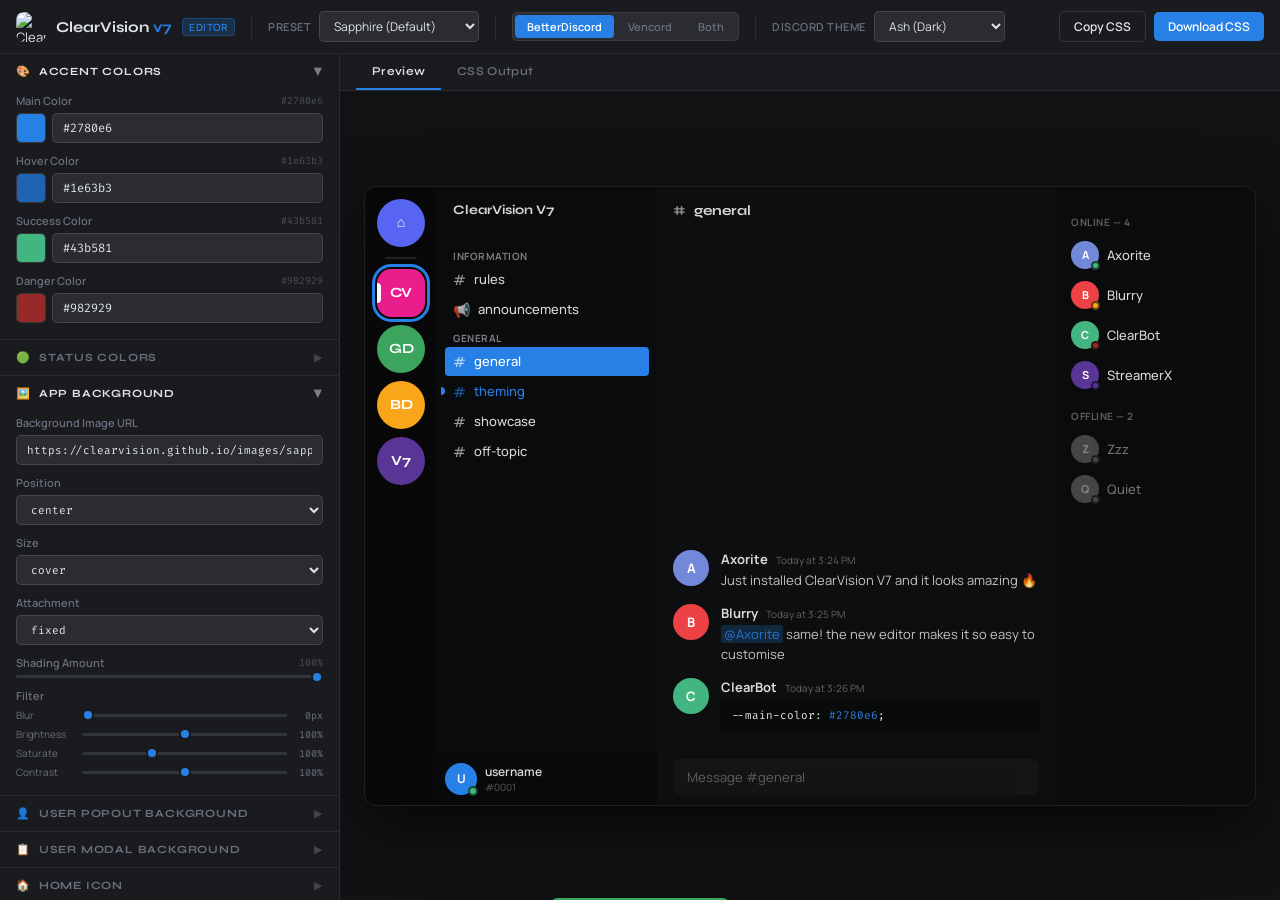
==== cv7-editor.html @ 7621e78b "Add files via upload" ====
<!DOCTYPE html>
<html lang="en">
<head>
<meta charset="UTF-8">
<meta name="viewport" content="width=device-width, initial-scale=1">
<title>ClearVision V7 — Theme Editor</title>
<link rel="preconnect" href="https://fonts.googleapis.com">
<link href="https://fonts.googleapis.com/css2?family=Syne:wght@400;500;600;700;800&family=Fira+Code:wght@400;500&family=Manrope:wght@300;400;500;600&display=swap" rel="stylesheet">
<style>
  *, *::before, *::after { box-sizing: border-box; margin: 0; padding: 0; }

  :root {
    --ed-bg: #111214;
    --ed-surface: #1a1b1f;
    --ed-panel: #202226;
    --ed-control: #2a2c32;
    --ed-control-hover: #32353d;
    --ed-border: rgba(255,255,255,0.07);
    --ed-border-strong: rgba(255,255,255,0.12);
    --ed-text: #e1e3ea;
    --ed-muted: #6b6e7d;
    --ed-accent: #2780e6;
    --ed-accent-hover: #1e63b3;
    --ed-success: #3ba55d;
    --ed-danger: #ed4245;
    --ed-radius: 8px;
    --ed-radius-sm: 5px;
    --sidebar-w: 340px;
  }

  html, body { height: 100%; background: var(--ed-bg); color: var(--ed-text); font-family: 'Manrope', sans-serif; font-size: 13px; overflow: hidden; }

  /* ─── HEADER ─────────────────────────────────────── */
  #topbar {
    height: 54px;
    background: var(--ed-surface);
    border-bottom: 1px solid var(--ed-border);
    display: flex;
    align-items: center;
    padding: 0 16px;
    gap: 16px;
    flex-shrink: 0;
    z-index: 100;
  }
  .logo {
    display: flex;
    align-items: center;
    gap: 10px;
    flex-shrink: 0;
  }
  .logo-icon {
    width: 30px; height: 30px;
    border-radius: 8px;
    overflow: hidden;
    flex-shrink: 0;
  }
  .logo-name {
    font-family: 'Syne', sans-serif;
    font-weight: 700;
    font-size: 15px;
    color: var(--ed-text);
  }
  .logo-name span {
    color: var(--ed-accent);
  }
  .logo-badge {
    font-size: 10px;
    font-weight: 600;
    background: rgba(39, 128, 230, 0.2);
    color: var(--ed-accent);
    border: 1px solid rgba(39, 128, 230, 0.3);
    padding: 1px 6px;
    border-radius: 4px;
    letter-spacing: 0.5px;
  }
  .topbar-divider { width: 1px; height: 24px; background: var(--ed-border); flex-shrink: 0; }

  .preset-area {
    display: flex;
    align-items: center;
    gap: 8px;
  }
  .preset-area label {
    color: var(--ed-muted);
    font-size: 11px;
    font-weight: 600;
    text-transform: uppercase;
    letter-spacing: 0.5px;
    white-space: nowrap;
  }
  #preset-select {
    background: var(--ed-control);
    border: 1px solid var(--ed-border-strong);
    color: var(--ed-text);
    border-radius: var(--ed-radius-sm);
    padding: 5px 10px;
    font-size: 12px;
    font-family: 'Manrope', sans-serif;
    cursor: pointer;
    outline: none;
    min-width: 160px;
  }
  #preset-select:focus { border-color: var(--ed-accent); }

  .platform-tabs {
    display: flex;
    background: var(--ed-control);
    border-radius: var(--ed-radius-sm);
    border: 1px solid var(--ed-border);
    padding: 2px;
    gap: 2px;
    flex-shrink: 0;
  }
  .ptab {
    background: none;
    border: none;
    color: var(--ed-muted);
    font-family: 'Manrope', sans-serif;
    font-size: 11px;
    font-weight: 600;
    padding: 4px 12px;
    border-radius: 4px;
    cursor: pointer;
    transition: all 0.15s;
    white-space: nowrap;
  }
  .ptab:hover { color: var(--ed-text); }
  .ptab.active { background: var(--ed-accent); color: #fff; }

  .topbar-right { margin-left: auto; display: flex; gap: 8px; align-items: center; }

  .discord-theme-area {
    display: flex;
    align-items: center;
    gap: 8px;
  }
  .discord-theme-area label {
    color: var(--ed-muted);
    font-size: 11px;
    font-weight: 600;
    text-transform: uppercase;
    letter-spacing: 0.5px;
    white-space: nowrap;
  }
  #discord-theme-select {
    background: var(--ed-control);
    border: 1px solid var(--ed-border-strong);
    color: var(--ed-text);
    border-radius: var(--ed-radius-sm);
    padding: 5px 10px;
    font-size: 12px;
    font-family: 'Manrope', sans-serif;
    cursor: pointer;
    outline: none;
  }

  .btn {
    border: none;
    border-radius: var(--ed-radius-sm);
    padding: 6px 14px;
    font-family: 'Manrope', sans-serif;
    font-size: 12px;
    font-weight: 600;
    cursor: pointer;
    transition: all 0.15s;
    white-space: nowrap;
  }
  .btn-outline {
    background: transparent;
    border: 1px solid var(--ed-border-strong);
    color: var(--ed-text);
  }
  .btn-outline:hover { background: var(--ed-control); }
  .btn-primary { background: var(--ed-accent); color: #fff; }
  .btn-primary:hover { background: var(--ed-accent-hover); }

  /* ─── LAYOUT ──────────────────────────────────────── */
  #app { display: flex; flex-direction: column; height: 100vh; }
  #body { display: flex; flex: 1; overflow: hidden; }

  /* ─── SIDEBAR ─────────────────────────────────────── */
  #sidebar {
    width: var(--sidebar-w);
    flex-shrink: 0;
    background: var(--ed-surface);
    border-right: 1px solid var(--ed-border);
    overflow-y: auto;
    overflow-x: hidden;
    scrollbar-width: thin;
    scrollbar-color: var(--ed-control) transparent;
  }
  #sidebar::-webkit-scrollbar { width: 4px; }
  #sidebar::-webkit-scrollbar-track { background: transparent; }
  #sidebar::-webkit-scrollbar-thumb { background: var(--ed-control); border-radius: 4px; }

  /* ─── SECTION ─────────────────────────────────────── */
  .section { border-bottom: 1px solid var(--ed-border); }
  .section-header {
    display: flex;
    align-items: center;
    gap: 8px;
    padding: 11px 16px;
    cursor: pointer;
    user-select: none;
    font-family: 'Syne', sans-serif;
    font-size: 11px;
    font-weight: 700;
    text-transform: uppercase;
    letter-spacing: 0.8px;
    color: var(--ed-muted);
    transition: color 0.15s;
  }
  .section-header:hover { color: var(--ed-text); }
  .section-header .section-chevron {
    margin-left: auto;
    transition: transform 0.2s;
    opacity: 0.5;
    font-size: 10px;
  }
  .section.open .section-header { color: var(--ed-text); }
  .section.open .section-chevron { transform: rotate(90deg); }
  .section-body {
    display: none;
    padding: 4px 16px 16px;
    gap: 10px;
    flex-direction: column;
  }
  .section.open .section-body { display: flex; }

  /* ─── CONTROLS ────────────────────────────────────── */
  .control-row {
    display: flex;
    flex-direction: column;
    gap: 5px;
  }
  .control-label {
    font-size: 11px;
    font-weight: 600;
    color: var(--ed-muted);
    display: flex;
    justify-content: space-between;
    align-items: center;
  }
  .control-label .label-default {
    font-size: 10px;
    font-weight: 400;
    font-family: 'Fira Code', monospace;
    color: rgba(107, 110, 125, 0.6);
  }

  /* Color row: swatch + hex input */
  .color-input-row {
    display: flex;
    gap: 6px;
    align-items: center;
  }
  .color-swatch-wrap {
    position: relative;
    width: 30px;
    height: 30px;
    border-radius: var(--ed-radius-sm);
    overflow: hidden;
    border: 1px solid var(--ed-border-strong);
    flex-shrink: 0;
    cursor: pointer;
  }
  .color-swatch-wrap input[type=color] {
    position: absolute;
    inset: -4px;
    width: calc(100% + 8px);
    height: calc(100% + 8px);
    border: none;
    padding: 0;
    cursor: pointer;
    opacity: 0;
  }
  .color-swatch {
    position: absolute;
    inset: 0;
    pointer-events: none;
    border-radius: 4px;
  }
  .hex-input {
    flex: 1;
    background: var(--ed-control);
    border: 1px solid var(--ed-border-strong);
    border-radius: var(--ed-radius-sm);
    color: var(--ed-text);
    font-family: 'Fira Code', monospace;
    font-size: 12px;
    padding: 5px 10px;
    outline: none;
    transition: border-color 0.15s;
    height: 30px;
  }
  .hex-input:focus { border-color: var(--ed-accent); }

  /* RGBA row */
  .rgba-row { display: flex; gap: 6px; align-items: center; }
  .opacity-wrap { display: flex; flex-direction: column; gap: 3px; flex: 1; }
  .opacity-label { font-size: 10px; color: var(--ed-muted); display: flex; justify-content: space-between; }
  input[type=range] {
    -webkit-appearance: none;
    width: 100%;
    height: 4px;
    background: var(--ed-control-hover);
    border-radius: 2px;
    outline: none;
    cursor: pointer;
  }
  input[type=range]::-webkit-slider-thumb {
    -webkit-appearance: none;
    width: 12px;
    height: 12px;
    border-radius: 50%;
    background: var(--ed-accent);
    border: 2px solid var(--ed-surface);
    cursor: pointer;
  }
  input[type=range].slim { height: 3px; }

  /* Text / select inputs */
  .text-input, .select-input {
    width: 100%;
    background: var(--ed-control);
    border: 1px solid var(--ed-border-strong);
    border-radius: var(--ed-radius-sm);
    color: var(--ed-text);
    font-family: 'Fira Code', monospace;
    font-size: 11px;
    padding: 6px 10px;
    outline: none;
    transition: border-color 0.15s;
    height: 30px;
  }
  .text-input:focus, .select-input:focus { border-color: var(--ed-accent); }
  .select-input { cursor: pointer; }

  /* Checkbox row */
  .check-row {
    display: flex;
    align-items: center;
    gap: 8px;
    padding: 4px 0;
    cursor: pointer;
    font-size: 12px;
    color: var(--ed-text);
  }
  .check-row input[type=checkbox] { accent-color: var(--ed-accent); cursor: pointer; width: 14px; height: 14px; }

  /* Shading group */
  .shading-group {
    background: var(--ed-control);
    border-radius: var(--ed-radius);
    border: 1px solid var(--ed-border);
    padding: 10px;
    display: flex;
    flex-direction: column;
    gap: 8px;
  }
  .shading-group .shading-label {
    font-size: 10px;
    font-weight: 700;
    text-transform: uppercase;
    letter-spacing: 0.5px;
    color: var(--ed-muted);
    margin-bottom: 2px;
  }

  .info-note {
    font-size: 11px;
    color: var(--ed-muted);
    background: var(--ed-control);
    border-radius: var(--ed-radius-sm);
    padding: 7px 10px;
    border-left: 2px solid var(--ed-accent);
    line-height: 1.5;
  }

  /* ─── PREVIEW AREA ────────────────────────────────── */
  #preview-area {
    flex: 1;
    display: flex;
    flex-direction: column;
    overflow: hidden;
    background: var(--ed-bg);
  }
  .preview-tabs-bar {
    display: flex;
    border-bottom: 1px solid var(--ed-border);
    background: var(--ed-surface);
    padding: 0 16px;
    gap: 0;
    flex-shrink: 0;
  }
  .view-tab {
    background: none;
    border: none;
    border-bottom: 2px solid transparent;
    color: var(--ed-muted);
    font-family: 'Syne', sans-serif;
    font-size: 12px;
    font-weight: 600;
    padding: 10px 16px;
    cursor: pointer;
    transition: all 0.15s;
    letter-spacing: 0.3px;
  }
  .view-tab:hover { color: var(--ed-text); }
  .view-tab.active { color: var(--ed-text); border-bottom-color: var(--ed-accent); }

  .view-pane { display: none; flex: 1; overflow: hidden; }
  .view-pane.active { display: flex; }

  /* ─── DISCORD MOCK ────────────────────────────────── */
  #mock-wrap {
    flex: 1;
    display: flex;
    align-items: center;
    justify-content: center;
    padding: 24px;
    overflow: hidden;
  }
  #discord-mock {
    width: 100%;
    max-width: 900px;
    height: 100%;
    max-height: 620px;
    border-radius: 12px;
    overflow: hidden;
    display: flex;
    position: relative;
    box-shadow: 0 20px 60px rgba(0,0,0,0.6);
    border: 1px solid rgba(255,255,255,0.06);
  }
  /* Background layer */
  #mock-bg {
    position: absolute;
    inset: 0;
    background-size: cover;
    background-position: center;
    background-repeat: no-repeat;
    z-index: 0;
  }

  /* Servers sidebar */
  .mock-servers {
    width: 72px;
    flex-shrink: 0;
    display: flex;
    flex-direction: column;
    align-items: center;
    padding: 12px 0;
    gap: 8px;
    z-index: 2;
    position: relative;
  }
  .mock-servers-bg {
    position: absolute; inset: 0;
    background: rgba(0,0,0,0.6);
    z-index: -1;
  }
  .mock-server-icon {
    width: 48px; height: 48px;
    border-radius: 50%;
    display: flex; align-items: center; justify-content: center;
    font-family: 'Syne', sans-serif;
    font-weight: 700;
    font-size: 14px;
    color: #fff;
    cursor: pointer;
    transition: border-radius 0.2s;
    flex-shrink: 0;
    user-select: none;
  }
  .mock-server-icon:hover { border-radius: 30%; }
  .mock-server-icon.home { background: #5865f2; }
  .mock-server-icon.active { border-radius: 30%; }
  .server-pip {
    position: absolute;
    left: 0; top: 50%;
    transform: translateY(-50%);
    width: 4px;
    height: 20px;
    border-radius: 0 4px 4px 0;
    background: #fff;
    display: none;
  }
  .mock-server-icon.active .server-pip,
  .mock-server-icon:hover .server-pip { display: block; }
  .mock-server-wrap { position: relative; }
  .mock-divider {
    width: 32px; height: 2px;
    background: rgba(255,255,255,0.1);
    border-radius: 1px;
    margin: 2px 0;
  }

  /* Channels sidebar */
  .mock-channels {
    width: 220px;
    flex-shrink: 0;
    display: flex;
    flex-direction: column;
    z-index: 2;
    position: relative;
  }
  .mock-channels-bg {
    position: absolute; inset: 0;
    z-index: -1;
  }
  .mock-server-name {
    height: 48px;
    display: flex;
    align-items: center;
    padding: 0 16px;
    font-family: 'Syne', sans-serif;
    font-weight: 700;
    font-size: 13px;
    border-bottom: 1px solid rgba(0,0,0,0.2);
    cursor: pointer;
    user-select: none;
  }
  .mock-channel-list { flex: 1; padding: 8px 8px 0; overflow: hidden; }
  .mock-category-label {
    font-size: 10px;
    font-weight: 700;
    text-transform: uppercase;
    letter-spacing: 0.5px;
    padding: 6px 8px 2px;
    opacity: 0.7;
  }
  .mock-channel {
    display: flex;
    align-items: center;
    gap: 8px;
    padding: 5px 8px;
    border-radius: 4px;
    margin-bottom: 1px;
    cursor: pointer;
    font-size: 13px;
    font-weight: 500;
    user-select: none;
    position: relative;
  }
  .mock-channel.selected { border-radius: 4px; }
  .mock-channel .ch-icon { font-size: 14px; opacity: 0.7; }
  .mock-channel-unread-pip {
    position: absolute;
    left: -4px;
    width: 4px; height: 8px;
    border-radius: 0 4px 4px 0;
    display: none;
  }
  .mock-channel.unread .mock-channel-unread-pip { display: block; }
  .mock-user-bar {
    height: 52px;
    display: flex;
    align-items: center;
    padding: 0 8px;
    gap: 8px;
    background: rgba(0,0,0,0.2);
    flex-shrink: 0;
  }
  .mock-avatar {
    width: 32px; height: 32px;
    border-radius: 50%;
    background: var(--ed-accent);
    position: relative;
    flex-shrink: 0;
    display: flex;
    align-items: center;
    justify-content: center;
    font-size: 12px;
    font-weight: 700;
    color: #fff;
  }
  .mock-status-dot {
    position: absolute;
    bottom: -1px; right: -1px;
    width: 10px; height: 10px;
    border-radius: 50%;
    border: 2px solid rgba(0,0,0,0.4);
  }
  .mock-user-name { font-size: 12px; font-weight: 600; }
  .mock-user-tag { font-size: 11px; }

  /* Chat area */
  .mock-chat {
    flex: 1;
    display: flex;
    flex-direction: column;
    z-index: 2;
    position: relative;
    overflow: hidden;
  }
  .mock-chat-bg {
    position: absolute; inset: 0;
    z-index: -1;
  }
  .mock-chat-header {
    height: 48px;
    display: flex;
    align-items: center;
    padding: 0 16px;
    gap: 8px;
    border-bottom: 1px solid rgba(0,0,0,0.15);
    font-family: 'Syne', sans-serif;
    font-weight: 700;
    font-size: 14px;
    flex-shrink: 0;
  }
  .mock-chat-header .ch-icon { opacity: 0.6; }
  .mock-messages { flex: 1; padding: 16px; display: flex; flex-direction: column; gap: 14px; overflow: hidden; justify-content: flex-end; }
  .mock-msg { display: flex; gap: 12px; align-items: flex-start; }
  .mock-msg-avatar {
    width: 36px; height: 36px;
    border-radius: 50%;
    flex-shrink: 0;
    display: flex; align-items: center; justify-content: center;
    font-size: 13px; font-weight: 700; color: #fff;
  }
  .mock-msg-content { flex: 1; }
  .mock-msg-header { display: flex; gap: 8px; align-items: baseline; margin-bottom: 3px; }
  .mock-msg-name { font-size: 13px; font-weight: 700; }
  .mock-msg-time { font-size: 10px; opacity: 0.4; }
  .mock-msg-text { font-size: 13px; line-height: 1.5; opacity: 0.9; }
  .mock-msg-text.code-block {
    font-family: 'Fira Code', monospace;
    font-size: 11px;
    padding: 8px 10px;
    border-radius: 4px;
    margin-top: 4px;
    background: rgba(0,0,0,0.3);
    opacity: 1;
  }
  .mock-msg-mention {
    background: rgba(39,128,230,0.25);
    color: #7ab4f5;
    padding: 0 3px;
    border-radius: 3px;
  }

  .mock-input-bar {
    height: 56px;
    padding: 0 16px;
    display: flex;
    align-items: center;
    flex-shrink: 0;
  }
  .mock-input {
    flex: 1;
    height: 36px;
    border-radius: 8px;
    display: flex;
    align-items: center;
    padding: 0 14px;
    font-size: 13px;
    opacity: 0.5;
  }

  /* Members sidebar */
  .mock-members {
    width: 200px;
    flex-shrink: 0;
    display: flex;
    flex-direction: column;
    z-index: 2;
    position: relative;
    padding: 16px 8px;
    gap: 4px;
    overflow: hidden;
  }
  .mock-members-bg { position: absolute; inset: 0; z-index: -1; }
  .mock-member-cat {
    font-size: 10px;
    font-weight: 700;
    text-transform: uppercase;
    letter-spacing: 0.5px;
    padding: 4px 8px;
    opacity: 0.5;
    margin-top: 8px;
  }
  .mock-member-cat:first-child { margin-top: 0; }
  .mock-member {
    display: flex;
    align-items: center;
    gap: 8px;
    padding: 4px 8px;
    border-radius: 4px;
    cursor: pointer;
  }
  .mock-member:hover { background: rgba(255,255,255,0.05); }
  .mock-member-avatar {
    width: 28px; height: 28px;
    border-radius: 50%;
    flex-shrink: 0;
    display: flex; align-items: center; justify-content: center;
    font-size: 11px; font-weight: 700; color: #fff;
    position: relative;
  }
  .mock-member-status {
    position: absolute;
    bottom: -1px; right: -1px;
    width: 9px; height: 9px;
    border-radius: 50%;
    border: 2px solid transparent;
  }
  .mock-member-name { font-size: 13px; font-weight: 500; }

  /* CSS Output pane */
  #css-pane {
    flex: 1;
    overflow: auto;
    padding: 24px;
    scrollbar-width: thin;
    scrollbar-color: var(--ed-control) transparent;
  }
  #css-pane::-webkit-scrollbar { width: 6px; }
  #css-pane::-webkit-scrollbar-thumb { background: var(--ed-control); border-radius: 4px; }
  #css-output {
    font-family: 'Fira Code', monospace;
    font-size: 12px;
    line-height: 1.7;
    color: var(--ed-text);
    white-space: pre;
    background: var(--ed-surface);
    padding: 20px;
    border-radius: var(--ed-radius);
    border: 1px solid var(--ed-border);
  }
  /* Syntax highlighting */
  .css-comment { color: #5a6a7e; }
  .css-property { color: #c3e88d; }
  .css-value { color: #89ddff; }
  .css-selector { color: #82aaff; }
  .css-atrule { color: #c792ea; }
  .css-bracket { color: #89ddff; }

  /* ─── NOTIFICATION TOAST ──────────────────────────── */
  #toast {
    position: fixed;
    bottom: 24px; left: 50%; transform: translateX(-50%) translateY(60px);
    background: var(--ed-success);
    color: #fff;
    padding: 10px 20px;
    border-radius: var(--ed-radius);
    font-size: 13px;
    font-weight: 600;
    z-index: 9999;
    transition: transform 0.25s cubic-bezier(0.34, 1.56, 0.64, 1);
    pointer-events: none;
    box-shadow: 0 4px 20px rgba(0,0,0,0.4);
  }
  #toast.show { transform: translateX(-50%) translateY(0); }

  /* ─── RESPONSIVE helper ───────────────────────────── */
  .mock-members { display: flex; }
  @media (max-width: 900px) { .mock-members { display: none; } }

  /* ─── MOBILE BOTTOM NAV ───────────────────────────── */
  #mobile-nav {
    display: none;
    height: 56px;
    background: var(--ed-surface);
    border-top: 1px solid var(--ed-border);
    flex-shrink: 0;
    z-index: 200;
  }
  #mobile-nav-inner {
    display: flex;
    height: 100%;
  }
  .mnav-btn {
    flex: 1;
    display: flex;
    flex-direction: column;
    align-items: center;
    justify-content: center;
    gap: 3px;
    background: none;
    border: none;
    color: var(--ed-muted);
    font-family: 'Manrope', sans-serif;
    font-size: 10px;
    font-weight: 600;
    letter-spacing: 0.3px;
    cursor: pointer;
    transition: color 0.15s;
    padding: 0;
    position: relative;
  }
  .mnav-btn.active { color: var(--ed-accent); }
  .mnav-btn.active::after {
    content: '';
    position: absolute;
    top: 0; left: 20%; right: 20%;
    height: 2px;
    background: var(--ed-accent);
    border-radius: 0 0 3px 3px;
  }
  .mnav-icon { font-size: 18px; line-height: 1; }

  @media (max-width: 680px) {
    html, body { overflow: hidden; }

    /* Topbar: compact, no wrapping */
    #topbar {
      height: 50px;
      padding: 0 12px;
      gap: 8px;
      overflow: hidden;
    }
    /* Hide all topbar extras on mobile — they move to settings sheet or are redundant */
    .topbar-divider,
    .preset-area label,
    .platform-tabs,
    .discord-theme-area,
    .topbar-right { display: none !important; }

    /* Show just logo + mobile export btn */
    .logo-badge { display: none; }
    .logo-name { font-size: 14px; }
    #mobile-export-btn { display: flex !important; }

    /* Preset select stays visible, styled inline */
    .preset-area {
      margin-left: auto;
      gap: 0;
    }
    #preset-select {
      font-size: 12px;
      padding: 5px 8px;
      min-width: 0;
      max-width: 150px;
    }

    /* Layout: stacked, body fills remaining height */
    #body { position: relative; overflow: hidden; }

    /* Sidebar: full width, shown/hidden via mobile tab */
    #sidebar {
      position: absolute;
      inset: 0;
      width: 100%;
      border-right: none;
      z-index: 10;
      transform: translateX(0);
      transition: transform 0.25s ease;
    }
    #sidebar.mobile-hidden { transform: translateX(-100%); }

    /* Preview: full width, shown/hidden */
    #preview-area {
      position: absolute;
      inset: 0;
      z-index: 10;
      transform: translateX(100%);
      transition: transform 0.25s ease;
    }
    #preview-area.mobile-visible { transform: translateX(0); }

    /* Mobile CSS output pane */
    #css-pane { padding: 12px; }
    #css-output { font-size: 11px; white-space: pre-wrap; word-break: break-all; }

    /* Preview tabs bar on mobile — hide it, bottom nav handles this */
    .preview-tabs-bar { display: none; }

    /* Mock: smaller, full width */
    #mock-wrap { padding: 12px; align-items: flex-start; }
    #discord-mock {
      max-width: 100%;
      max-height: none;
      height: 380px;
      border-radius: 8px;
    }
    .mock-channels { width: 160px; }
    .mock-servers { width: 52px; }
    .mock-server-icon { width: 36px; height: 36px; font-size: 11px; }

    /* Controls: larger touch targets */
    .hex-input, .text-input, .select-input { height: 38px; font-size: 13px; }
    .color-swatch-wrap { width: 38px; height: 38px; }
    .section-header { padding: 14px 16px; font-size: 12px; }

    /* Mobile nav visible */
    #mobile-nav { display: block; }

    /* Mobile settings sheet */
    #mobile-settings {
      display: block !important;
      position: fixed;
      inset: 0;
      z-index: 500;
      background: rgba(0,0,0,0.6);
      opacity: 0;
      pointer-events: none;
      transition: opacity 0.2s;
    }
    #mobile-settings.open {
      opacity: 1;
      pointer-events: all;
    }
    #mobile-settings-sheet {
      position: absolute;
      bottom: 0; left: 0; right: 0;
      background: var(--ed-surface);
      border-radius: 16px 16px 0 0;
      padding: 16px;
      display: flex;
      flex-direction: column;
      gap: 14px;
      transform: translateY(100%);
      transition: transform 0.25s cubic-bezier(0.34, 1.2, 0.64, 1);
    }
    #mobile-settings.open #mobile-settings-sheet { transform: translateY(0); }
    .settings-sheet-handle {
      width: 36px; height: 4px;
      background: var(--ed-border-strong);
      border-radius: 2px;
      margin: 0 auto 4px;
    }
    .settings-sheet-title {
      font-family: 'Syne', sans-serif;
      font-weight: 700;
      font-size: 15px;
      margin-bottom: 4px;
    }
    .settings-sheet-row {
      display: flex;
      flex-direction: column;
      gap: 6px;
    }
    .settings-sheet-row label {
      font-size: 11px;
      font-weight: 600;
      color: var(--ed-muted);
      text-transform: uppercase;
      letter-spacing: 0.5px;
    }
    .settings-sheet-row select {
      background: var(--ed-control);
      border: 1px solid var(--ed-border-strong);
      color: var(--ed-text);
      border-radius: var(--ed-radius-sm);
      padding: 10px 12px;
      font-size: 14px;
      font-family: 'Manrope', sans-serif;
      width: 100%;
      outline: none;
    }
    .settings-sheet-btns {
      display: flex;
      gap: 10px;
    }
    .settings-sheet-btns .btn {
      flex: 1;
      padding: 12px;
      font-size: 14px;
      border-radius: var(--ed-radius);
    }
    #mobile-export-btn {
      margin-left: auto;
      align-items: center;
      gap: 6px;
    }
  }
</style>
</head>
<body>

<div id="app">
  <!-- TOPBAR -->
  <header id="topbar">
    <div class="logo">
      <div class="logo-icon"><img src="https://avatars.githubusercontent.com/u/51228765?s=200&v=4" alt="ClearVision" style="width:100%;height:100%;object-fit:cover;border-radius:7px;display:block;"></div>
      <span class="logo-name">ClearVision <span>v7</span></span>
      <span class="logo-badge">EDITOR</span>
    </div>
    <div class="topbar-divider"></div>
    <div class="preset-area">
      <label>PRESET</label>
      <select id="preset-select">
        <option value="">Custom</option>
        <option value="sapphire" selected>Sapphire (Default)</option>
        <option value="cyan">Cyan</option>
        <option value="green">Green</option>
        <option value="red">Red</option>
        <option value="pink">Pink</option>
        <option value="purple">Purple</option>
        <option value="orange">Orange</option>
        <option value="gold">Gold</option>
      </select>
    </div>
    <div class="topbar-divider"></div>
    <div class="platform-tabs">
      <button class="ptab active" data-platform="bd">BetterDiscord</button>
      <button class="ptab" data-platform="vencord">Vencord</button>
      <button class="ptab" data-platform="both">Both</button>
    </div>
    <div class="topbar-divider"></div>
    <div class="discord-theme-area">
      <label>DISCORD THEME</label>
      <select id="discord-theme-select">
        <option value="dark">Ash (Dark)</option>
        <option value="darker">Dark (Darker)</option>
        <option value="midnight">Onyx (Midnight)</option>
        <option value="light">Light</option>
      </select>
    </div>
    <div class="topbar-right">
      <button class="btn btn-outline" id="copy-btn">Copy CSS</button>
      <button class="btn btn-primary" id="download-btn">Download CSS</button>
      <!-- Mobile only -->
      <button class="btn btn-outline" id="mobile-export-btn" style="display:none;" onclick="openMobileSettings()">⚙️ Settings</button>
    </div>
  </header>

  <div id="body">
    <!-- SIDEBAR -->
    <aside id="sidebar">

      <!-- ACCENT COLORS -->
      <div class="section open" id="sec-accent">
        <div class="section-header" onclick="toggleSection('sec-accent')">
          <span>🎨</span> Accent Colors
          <span class="section-chevron">▶</span>
        </div>
        <div class="section-body">
          <div class="control-row">
            <div class="control-label">Main Color <span class="label-default">#2780e6</span></div>
            <div id="ctrl-main-color"></div>
          </div>
          <div class="control-row">
            <div class="control-label">Hover Color <span class="label-default">#1e63b3</span></div>
            <div id="ctrl-hover-color"></div>
          </div>
          <div class="control-row">
            <div class="control-label">Success Color <span class="label-default">#43b581</span></div>
            <div id="ctrl-success-color"></div>
          </div>
          <div class="control-row">
            <div class="control-label">Danger Color <span class="label-default">#982929</span></div>
            <div id="ctrl-danger-color"></div>
          </div>
        </div>
      </div>

      <!-- STATUS COLORS -->
      <div class="section" id="sec-status">
        <div class="section-header" onclick="toggleSection('sec-status')">
          <span>🟢</span> Status Colors
          <span class="section-chevron">▶</span>
        </div>
        <div class="section-body">
          <div class="control-row">
            <div class="control-label">Online <span class="label-default">#43b581</span></div>
            <div id="ctrl-online-color"></div>
          </div>
          <div class="control-row">
            <div class="control-label">Idle <span class="label-default">#faa61a</span></div>
            <div id="ctrl-idle-color"></div>
          </div>
          <div class="control-row">
            <div class="control-label">Do Not Disturb <span class="label-default">#982929</span></div>
            <div id="ctrl-dnd-color"></div>
          </div>
          <div class="control-row">
            <div class="control-label">Streaming <span class="label-default">#593695</span></div>
            <div id="ctrl-streaming-color"></div>
          </div>
          <div class="control-row">
            <div class="control-label">Offline <span class="label-default">#808080</span></div>
            <div id="ctrl-offline-color"></div>
          </div>
        </div>
      </div>

      <!-- BACKGROUND -->
      <div class="section open" id="sec-bg">
        <div class="section-header" onclick="toggleSection('sec-bg')">
          <span>🖼️</span> App Background
          <span class="section-chevron">▶</span>
        </div>
        <div class="section-body">
          <div class="control-row">
            <div class="control-label">Background Image URL</div>
            <input type="text" class="text-input" id="ctrl-bg-url" placeholder="https://example.com/image.jpg">
          </div>
          <div class="control-row">
            <div class="control-label">Position</div>
            <select class="select-input" id="ctrl-bg-position">
              <option value="center">center</option>
              <option value="top">top</option>
              <option value="bottom">bottom</option>
              <option value="left">left</option>
              <option value="right">right</option>
              <option value="top center">top center</option>
              <option value="bottom center">bottom center</option>
            </select>
          </div>
          <div class="control-row">
            <div class="control-label">Size</div>
            <select class="select-input" id="ctrl-bg-size">
              <option value="cover">cover</option>
              <option value="contain">contain</option>
              <option value="auto">auto</option>
              <option value="100%">100%</option>
              <option value="100% 100%">100% 100%</option>
            </select>
          </div>
          <div class="control-row">
            <div class="control-label">Attachment</div>
            <select class="select-input" id="ctrl-bg-attachment">
              <option value="fixed">fixed</option>
              <option value="scroll">scroll</option>
              <option value="local">local</option>
            </select>
          </div>
          <div class="control-row" id="ctrl-bg-shading-row">
            <div class="control-label">Shading Amount <span class="label-default" id="shading-pct-label">100%</span></div>
            <input type="range" class="slim" id="ctrl-bg-shading-pct" min="0" max="100" value="100">
          </div>
          <div class="control-row">
            <div class="control-label">Filter</div>
            <div style="display:flex;flex-direction:column;gap:5px;">
              <div style="display:flex;gap:6px;align-items:center;">
                <span style="font-size:10px;color:var(--ed-muted);width:60px;">Blur</span>
                <input type="range" class="slim" id="filter-blur" min="0" max="20" value="0" step="0.5" style="flex:1">
                <span style="font-size:10px;font-family:'Fira Code',monospace;color:var(--ed-muted);width:30px;text-align:right" id="filter-blur-val">0px</span>
              </div>
              <div style="display:flex;gap:6px;align-items:center;">
                <span style="font-size:10px;color:var(--ed-muted);width:60px;">Brightness</span>
                <input type="range" class="slim" id="filter-brightness" min="0" max="200" value="100" step="5" style="flex:1">
                <span style="font-size:10px;font-family:'Fira Code',monospace;color:var(--ed-muted);width:30px;text-align:right" id="filter-brightness-val">100%</span>
              </div>
              <div style="display:flex;gap:6px;align-items:center;">
                <span style="font-size:10px;color:var(--ed-muted);width:60px;">Saturate</span>
                <input type="range" class="slim" id="filter-saturate" min="0" max="300" value="100" step="5" style="flex:1">
                <span style="font-size:10px;font-family:'Fira Code',monospace;color:var(--ed-muted);width:30px;text-align:right" id="filter-saturate-val">100%</span>
              </div>
              <div style="display:flex;gap:6px;align-items:center;">
                <span style="font-size:10px;color:var(--ed-muted);width:60px;">Contrast</span>
                <input type="range" class="slim" id="filter-contrast" min="0" max="200" value="100" step="5" style="flex:1">
                <span style="font-size:10px;font-family:'Fira Code',monospace;color:var(--ed-muted);width:30px;text-align:right" id="filter-contrast-val">100%</span>
              </div>
            </div>
          </div>
        </div>
      </div>

      <!-- USER POPOUT BG -->
      <div class="section" id="sec-popout">
        <div class="section-header" onclick="toggleSection('sec-popout')">
          <span>👤</span> User Popout Background
          <span class="section-chevron">▶</span>
        </div>
        <div class="section-body">
          <label class="check-row">
            <input type="checkbox" id="popout-link-bg" checked>
            Use same as App Background
          </label>
          <div id="popout-custom-fields" style="display:none;flex-direction:column;gap:10px;">
            <div class="control-row">
              <div class="control-label">Image URL</div>
              <input type="text" class="text-input" id="ctrl-popout-url" placeholder="https://...">
            </div>
            <div class="control-row">
              <div class="control-label">Position</div>
              <select class="select-input" id="ctrl-popout-position">
                <option value="center">center</option><option value="top">top</option><option value="bottom">bottom</option>
              </select>
            </div>
            <div class="control-row">
              <div class="control-label">Size</div>
              <select class="select-input" id="ctrl-popout-size">
                <option value="cover">cover</option><option value="contain">contain</option><option value="auto">auto</option>
              </select>
            </div>
            <div class="control-row">
              <div class="control-label">Attachment</div>
              <select class="select-input" id="ctrl-popout-attachment">
                <option value="fixed">fixed</option><option value="scroll">scroll</option>
              </select>
            </div>
          </div>
        </div>
      </div>

      <!-- USER MODAL BG -->
      <div class="section" id="sec-modal">
        <div class="section-header" onclick="toggleSection('sec-modal')">
          <span>📋</span> User Modal Background
          <span class="section-chevron">▶</span>
        </div>
        <div class="section-body">
          <label class="check-row">
            <input type="checkbox" id="modal-link-bg" checked>
            Use same as App Background
          </label>
          <div id="modal-custom-fields" style="display:none;flex-direction:column;gap:10px;">
            <div class="control-row">
              <div class="control-label">Image URL</div>
              <input type="text" class="text-input" id="ctrl-modal-url" placeholder="https://...">
            </div>
            <div class="control-row">
              <div class="control-label">Position</div>
              <select class="select-input" id="ctrl-modal-position">
                <option value="center">center</option><option value="top">top</option><option value="bottom">bottom</option>
              </select>
            </div>
            <div class="control-row">
              <div class="control-label">Size</div>
              <select class="select-input" id="ctrl-modal-size">
                <option value="cover">cover</option><option value="contain">contain</option><option value="auto">auto</option>
              </select>
            </div>
            <div class="control-row">
              <div class="control-label">Attachment</div>
              <select class="select-input" id="ctrl-modal-attachment">
                <option value="fixed">fixed</option><option value="scroll">scroll</option>
              </select>
            </div>
          </div>
        </div>
      </div>

      <!-- HOME ICON -->
      <div class="section" id="sec-home">
        <div class="section-header" onclick="toggleSection('sec-home')">
          <span>🏠</span> Home Icon
          <span class="section-chevron">▶</span>
        </div>
        <div class="section-body">
          <div class="control-row">
            <div class="control-label">Home Icon URL</div>
            <input type="text" class="text-input" id="ctrl-home-icon" placeholder="https://clearvision.github.io/icons/discord.svg">
          </div>
          <div class="control-row">
            <div class="control-label">Home Icon Size</div>
            <select class="select-input" id="ctrl-home-size">
              <option value="cover">cover</option>
              <option value="contain">contain</option>
              <option value="auto">auto</option>
            </select>
          </div>
        </div>
      </div>

      <!-- FONTS -->
      <div class="section" id="sec-fonts">
        <div class="section-header" onclick="toggleSection('sec-fonts')">
          <span>Aa</span> Fonts
          <span class="section-chevron">▶</span>
        </div>
        <div class="section-body">
          <div class="info-note">Font must be installed on the user's system, or imported via an @import rule in the custom CSS area.</div>
          <div class="control-row">
            <div class="control-label">Main Font</div>
            <input type="text" class="text-input" id="ctrl-main-font" value='"gg sans", "Helvetica Neue", Helvetica, Arial, sans-serif'>
          </div>
          <div class="control-row">
            <div class="control-label">Code Font</div>
            <input type="text" class="text-input" id="ctrl-code-font" value='Consolas, "gg mono", "Liberation Mono", Menlo, Courier, monospace'>
          </div>
        </div>
      </div>

      <!-- CHANNEL COLORS -->
      <div class="section" id="sec-channels">
        <div class="section-header" onclick="toggleSection('sec-channels')">
          <span>#</span> Channel Colors
          <span class="section-chevron">▶</span>
        </div>
        <div class="section-body">
          <div class="info-note">Values starting with <code>var(--...)</code> reference Discord's built-in variables. Change to a hex color to override.</div>
          <div class="control-row">
            <div class="control-label">Normal</div>
            <input type="text" class="text-input ch-var" id="ctrl-channel-normal" value="var(--interactive-text-default)">
          </div>
          <div class="control-row">
            <div class="control-label">Muted</div>
            <input type="text" class="text-input ch-var" id="ctrl-channel-muted" value="var(--interactive-muted)">
          </div>
          <div class="control-row">
            <div class="control-label">Hover</div>
            <input type="text" class="text-input ch-var" id="ctrl-channel-hover" value="var(--interactive-text-hover)">
          </div>
          <div class="control-row">
            <div class="control-label">Selected Text</div>
            <input type="text" class="text-input ch-var" id="ctrl-channel-selected" value="var(--interactive-text-active)">
          </div>
          <div class="control-row">
            <div class="control-label">Selected Background <span class="label-default">var(--main-color)</span></div>
            <input type="text" class="text-input ch-var" id="ctrl-channel-selected-bg" value="var(--main-color)">
          </div>
          <div class="control-row">
            <div class="control-label">Unread <span class="label-default">var(--main-color)</span></div>
            <input type="text" class="text-input ch-var" id="ctrl-channel-unread" value="var(--main-color)">
          </div>
          <div class="control-row">
            <div class="control-label">Unread Hover <span class="label-default">var(--hover-color)</span></div>
            <input type="text" class="text-input ch-var" id="ctrl-channel-unread-hover" value="var(--hover-color)">
          </div>
        </div>
      </div>

      <!-- SHADING -->
      <div class="section" id="sec-shading">
        <div class="section-header" onclick="toggleSection('sec-shading')">
          <span>🌫️</span> Panel Shading
          <span class="section-chevron">▶</span>
        </div>
        <div class="section-body">
          <div class="info-note" id="shading-note">Editing shading for: <strong>Ash (Dark)</strong>. Change the Discord Theme selector to edit other variants.</div>

          <div class="shading-group">
            <div class="shading-label">Background Shading</div>
            <div id="ctrl-bg-shading"></div>
          </div>
          <div class="shading-group">
            <div class="shading-label">Card Shading</div>
            <div id="ctrl-card-shading"></div>
          </div>
          <div class="shading-group">
            <div class="shading-label">Popout Shading</div>
            <div id="ctrl-popout-shading"></div>
          </div>
          <div class="shading-group">
            <div class="shading-label">Modal Shading</div>
            <div id="ctrl-modal-shading"></div>
          </div>
          <div class="shading-group">
            <div class="shading-label">Input Shading</div>
            <div id="ctrl-input-shading"></div>
          </div>
          <div class="control-row">
            <div class="control-label">Normal Text Color</div>
            <div id="ctrl-normal-text"></div>
          </div>
          <div class="control-row">
            <div class="control-label">Muted Text Color</div>
            <div id="ctrl-muted-text"></div>
          </div>
        </div>
      </div>

      <!-- CUSTOM CSS -->
      <div class="section" id="sec-custom">
        <div class="section-header" onclick="toggleSection('sec-custom')">
          <span>✏️</span> Additional CSS
          <span class="section-chevron">▶</span>
        </div>
        <div class="section-body">
          <div class="control-row">
            <div class="control-label">Custom CSS (appended at the end)</div>
            <textarea id="ctrl-custom-css" style="width:100%;min-height:100px;background:var(--ed-control);border:1px solid var(--ed-border-strong);border-radius:var(--ed-radius-sm);color:var(--ed-text);font-family:'Fira Code',monospace;font-size:11px;padding:8px 10px;outline:none;resize:vertical;line-height:1.6;" placeholder="/* Add your custom CSS here */"></textarea>
          </div>
        </div>
      </div>

    </aside>

    <!-- PREVIEW AREA -->
    <main id="preview-area">
      <div class="preview-tabs-bar">
        <button class="view-tab active" onclick="switchViewTab('preview', this)">Preview</button>
        <button class="view-tab" onclick="switchViewTab('css', this)">CSS Output</button>
      </div>

      <div class="view-pane active" id="pane-preview">
        <div id="mock-wrap">
          <div id="discord-mock">
            <!-- Background layer -->
            <div id="mock-bg"></div>

            <!-- Servers sidebar -->
            <div class="mock-servers">
              <div class="mock-servers-bg" id="mock-servers-bg"></div>
              <div class="mock-server-wrap">
                <div class="mock-server-icon home" id="mock-home-icon">
                  <div class="server-pip"></div>
                  ⌂
                </div>
              </div>
              <div class="mock-divider"></div>
              <div class="mock-server-wrap">
                <div class="mock-server-icon active" id="mock-active-server" style="background:#e91e8c">
                  <div class="server-pip"></div>
                  CV
                </div>
              </div>
              <div class="mock-server-wrap">
                <div class="mock-server-icon" style="background:#3ba55d">GD</div>
              </div>
              <div class="mock-server-wrap">
                <div class="mock-server-icon" style="background:#faa61a">BD</div>
              </div>
              <div class="mock-server-wrap">
                <div class="mock-server-icon" style="background:#593695">V7</div>
              </div>
            </div>

            <!-- Channels sidebar -->
            <div class="mock-channels">
              <div class="mock-channels-bg" id="mock-channels-bg"></div>
              <div class="mock-server-name" id="mock-server-name-text">ClearVision V7</div>
              <div class="mock-channel-list">
                <div class="mock-category-label" id="mock-cat1">INFORMATION</div>
                <div class="mock-channel" id="mock-ch-rules">
                  <span class="ch-icon">#</span> rules
                </div>
                <div class="mock-channel" id="mock-ch-announce">
                  <span class="ch-icon">📢</span> announcements
                </div>
                <div class="mock-category-label" id="mock-cat2">GENERAL</div>
                <div class="mock-channel selected" id="mock-ch-general">
                  <div class="mock-channel-unread-pip" id="mock-pip-general"></div>
                  <span class="ch-icon">#</span> general
                </div>
                <div class="mock-channel unread" id="mock-ch-theming">
                  <div class="mock-channel-unread-pip" id="mock-pip-theming"></div>
                  <span class="ch-icon">#</span> theming
                </div>
                <div class="mock-channel" id="mock-ch-showcase">
                  <span class="ch-icon">#</span> showcase
                </div>
                <div class="mock-channel" id="mock-ch-offtopic">
                  <span class="ch-icon">#</span> off-topic
                </div>
              </div>
              <div class="mock-user-bar">
                <div class="mock-avatar" id="mock-avatar-bar">
                  U
                  <div class="mock-status-dot" id="mock-own-status"></div>
                </div>
                <div>
                  <div class="mock-user-name" id="mock-username-bar">username</div>
                  <div class="mock-user-tag" id="mock-usertag-bar" style="font-size:10px;opacity:0.5;">#0001</div>
                </div>
              </div>
            </div>

            <!-- Chat area -->
            <div class="mock-chat">
              <div class="mock-chat-bg" id="mock-chat-bg"></div>
              <div class="mock-chat-header" id="mock-chat-header">
                <span class="ch-icon">#</span>
                <span>general</span>
              </div>
              <div class="mock-messages">
                <div class="mock-msg">
                  <div class="mock-msg-avatar" style="background:#7289da">A</div>
                  <div class="mock-msg-content">
                    <div class="mock-msg-header">
                      <span class="mock-msg-name" id="mock-msg-name1">Axorite</span>
                      <span class="mock-msg-time">Today at 3:24 PM</span>
                    </div>
                    <div class="mock-msg-text" id="mock-msg-text1">Just installed ClearVision V7 and it looks amazing 🔥</div>
                  </div>
                </div>
                <div class="mock-msg">
                  <div class="mock-msg-avatar" style="background:#ed4245">B</div>
                  <div class="mock-msg-content">
                    <div class="mock-msg-header">
                      <span class="mock-msg-name" id="mock-msg-name2">Blurry</span>
                      <span class="mock-msg-time">Today at 3:25 PM</span>
                    </div>
                    <div class="mock-msg-text" id="mock-msg-text2"><span class="mock-msg-mention">@Axorite</span> same! the new editor makes it so easy to customise</div>
                  </div>
                </div>
                <div class="mock-msg">
                  <div class="mock-msg-avatar" id="mock-msg-avatar3" style="background:#43b581">C</div>
                  <div class="mock-msg-content">
                    <div class="mock-msg-header">
                      <span class="mock-msg-name" id="mock-msg-name3" style="">ClearBot</span>
                      <span class="mock-msg-time">Today at 3:26 PM</span>
                    </div>
                    <div class="mock-msg-text code-block" id="mock-msg-code">--main-color: <span id="mock-code-color">#2780e6</span>;</div>
                  </div>
                </div>
              </div>
              <div class="mock-input-bar">
                <div class="mock-input" id="mock-input-box">Message #general</div>
              </div>
            </div>

            <!-- Members sidebar -->
            <div class="mock-members">
              <div class="mock-members-bg" id="mock-members-bg"></div>
              <div class="mock-member-cat">ONLINE — 4</div>
              <div class="mock-member">
                <div class="mock-member-avatar" style="background:#7289da">A
                  <div class="mock-member-status" id="ms-online" style="background:#43b581"></div>
                </div>
                <span class="mock-member-name" id="mm-name1">Axorite</span>
              </div>
              <div class="mock-member">
                <div class="mock-member-avatar" style="background:#ed4245">B
                  <div class="mock-member-status" id="ms-idle" style="background:#faa61a"></div>
                </div>
                <span class="mock-member-name" id="mm-name2">Blurry</span>
              </div>
              <div class="mock-member">
                <div class="mock-member-avatar" id="mock-member-av3" style="background:#43b581">C
                  <div class="mock-member-status" id="ms-dnd" style="background:#982929"></div>
                </div>
                <span class="mock-member-name" id="mm-name3">ClearBot</span>
              </div>
              <div class="mock-member">
                <div class="mock-member-avatar" style="background:#593695">S
                  <div class="mock-member-status" id="ms-streaming" style="background:#593695"></div>
                </div>
                <span class="mock-member-name">StreamerX</span>
              </div>
              <div class="mock-member-cat">OFFLINE — 2</div>
              <div class="mock-member" style="opacity:0.5">
                <div class="mock-member-avatar" style="background:#808080">Z
                  <div class="mock-member-status" id="ms-offline" style="background:#808080"></div>
                </div>
                <span class="mock-member-name">Zzz</span>
              </div>
              <div class="mock-member" style="opacity:0.5">
                <div class="mock-member-avatar" style="background:#808080">Q
                  <div class="mock-member-status" style="background:#808080"></div>
                </div>
                <span class="mock-member-name">Quiet</span>
              </div>
            </div>
          </div>
        </div>
      </div>

      <div class="view-pane" id="pane-css">
        <div id="css-pane">
          <pre id="css-output"></pre>
        </div>
      </div>
    </main>
  </div>
</div>

<!-- MOBILE BOTTOM NAV -->
<nav id="mobile-nav">
  <div id="mobile-nav-inner">
    <button class="mnav-btn active" id="mnav-editor" onclick="mobileTab('editor')">
      <span class="mnav-icon">✏️</span>
      Editor
    </button>
    <button class="mnav-btn" id="mnav-preview" onclick="mobileTab('preview')">
      <span class="mnav-icon">👁️</span>
      Preview
    </button>
    <button class="mnav-btn" id="mnav-css" onclick="mobileTab('css')">
      <span class="mnav-icon">📄</span>
      CSS
    </button>
    <button class="mnav-btn" id="mnav-export" onclick="openMobileSettings()">
      <span class="mnav-icon">⬇️</span>
      Export
    </button>
  </div>
</nav>

<!-- MOBILE SETTINGS SHEET -->
<div id="mobile-settings" style="display:none;" onclick="closeMobileSettingsIfBg(event)">
  <div id="mobile-settings-sheet">
    <div class="settings-sheet-handle"></div>
    <div class="settings-sheet-title">Settings & Export</div>

    <div class="settings-sheet-row">
      <label>Platform</label>
      <select id="mobile-platform-select" onchange="state.platform=this.value; document.querySelectorAll('.ptab').forEach(b=>b.classList.toggle('active',b.dataset.platform===this.value)); updateCssOutput();">
        <option value="bd">BetterDiscord</option>
        <option value="vencord">Vencord</option>
        <option value="both">Both</option>
      </select>
    </div>

    <div class="settings-sheet-row">
      <label>Discord Theme (Preview)</label>
      <select id="mobile-discord-theme" onchange="document.getElementById('discord-theme-select').value=this.value; state.discordTheme=this.value; refreshShadingControls(); updatePreview(); updateCssOutput();">
        <option value="dark">Ash (Dark)</option>
        <option value="darker">Dark (Darker)</option>
        <option value="midnight">Onyx (Midnight)</option>
        <option value="light">Light</option>
      </select>
    </div>

    <div class="settings-sheet-btns">
      <button class="btn btn-outline" onclick="navigator.clipboard.writeText(generateCSS()).then(()=>{ showToast('✓ Copied!'); closeMobileSettings(); })">Copy CSS</button>
      <button class="btn btn-primary" onclick="downloadCSS(); closeMobileSettings();">Download CSS</button>
    </div>
  </div>
</div>

<div id="toast">✓ Copied to clipboard!</div>

<script>
// ─── STATE ──────────────────────────────────────────────────────────
const state = {
  platform: 'bd',
  discordTheme: 'dark',

  // Root vars
  mainColor: '#2780e6',
  hoverColor: '#1e63b3',
  successColor: '#43b581',
  dangerColor: '#982929',

  onlineColor: '#43b581',
  idleColor: '#faa61a',
  dndColor: '#982929',
  streamingColor: '#593695',
  offlineColor: '#808080',

  bgUrl: 'https://clearvision.github.io/images/sapphire.jpg',
  bgPosition: 'center',
  bgSize: 'cover',
  bgAttachment: 'fixed',
  bgShadingPct: 100,
  filterBlur: 0,
  filterBrightness: 100,
  filterSaturate: 100,
  filterContrast: 100,

  popoutLinkBg: true,
  popoutUrl: 'https://clearvision.github.io/images/sapphire.jpg',
  popoutPosition: 'center',
  popoutSize: 'cover',
  popoutAttachment: 'fixed',

  modalLinkBg: true,
  modalUrl: 'https://clearvision.github.io/images/sapphire.jpg',
  modalPosition: 'center',
  modalSize: 'cover',
  modalAttachment: 'fixed',

  homeIcon: 'https://clearvision.github.io/icons/discord.svg',
  homeSize: 'cover',

  mainFont: '"gg sans", "Helvetica Neue", Helvetica, Arial, sans-serif',
  codeFont: 'Consolas, "gg mono", "Liberation Mono", Menlo, Courier, monospace',

  channelNormal: 'var(--interactive-text-default)',
  channelMuted: 'var(--interactive-muted)',
  channelHover: 'var(--interactive-text-hover)',
  channelSelected: 'var(--interactive-text-active)',
  channelSelectedBg: 'var(--main-color)',
  channelUnread: 'var(--main-color)',
  channelUnreadHover: 'var(--hover-color)',

  customCss: '',

  // Per-theme shading
  shading: {
    light: {
      bgShading: { color: '#fcfcfc', opacity: 0.3 },
      cardShading: { color: '#fcfcfc', opacity: 0.3 },
      popoutShading: { color: '#fcfcfc', opacity: 0.7 },
      modalShading: { color: '#fcfcfc', opacity: 0.5 },
      inputShading: { color: '#000000', opacity: 0.3 },
      normalText: '#36363c',
      mutedText: '#75757e',
    },
    dark: {
      bgShading: { color: '#000000', opacity: 0.4 },
      cardShading: { color: '#000000', opacity: 0.2 },
      popoutShading: { color: '#000000', opacity: 0.6 },
      modalShading: { color: '#000000', opacity: 0.4 },
      inputShading: { color: '#ffffff', opacity: 0.05 },
      normalText: '#d8d8db',
      mutedText: '#aeaeb4',
    },
    darker: {
      bgShading: { color: '#000000', opacity: 0.6 },
      cardShading: { color: '#000000', opacity: 0.3 },
      popoutShading: { color: '#000000', opacity: 0.7 },
      modalShading: { color: '#000000', opacity: 0.5 },
      inputShading: { color: '#ffffff', opacity: 0.05 },
      normalText: '#fbfbfb',
      mutedText: '#94949c',
    },
    midnight: {
      bgShading: { color: '#000000', opacity: 0.8 },
      cardShading: { color: '#000000', opacity: 0.4 },
      popoutShading: { color: '#000000', opacity: 0.8 },
      modalShading: { color: '#000000', opacity: 0.6 },
      inputShading: { color: '#ffffff', opacity: 0.05 },
      normalText: '#dcdcde',
      mutedText: '#86868e',
    },
  }
};

// ─── PRESETS ─────────────────────────────────────────────────────────
const PRESETS = {
  sapphire: {
    mainColor: '#2780e6', hoverColor: '#1e63b3',
    bgUrl: 'https://clearvision.github.io/images/sapphire.jpg',
  },
  cyan: {
    mainColor: '#00bcd4', hoverColor: '#00838f',
    bgUrl: 'https://clearvision.github.io/images/cyan.jpg',
  },
  green: {
    mainColor: '#3ba55d', hoverColor: '#2d8049',
    bgUrl: 'https://clearvision.github.io/images/green.jpg',
  },
  red: {
    mainColor: '#f04747', hoverColor: '#c33b3b',
    bgUrl: 'https://clearvision.github.io/images/red.jpg',
  },
  pink: {
    mainColor: '#eb459e', hoverColor: '#c03b83',
    bgUrl: 'https://clearvision.github.io/images/pink.jpg',
  },
  purple: {
    mainColor: '#9b59b6', hoverColor: '#7d4594',
    bgUrl: 'https://clearvision.github.io/images/purple.jpg',
  },
  orange: {
    mainColor: '#fa9a00', hoverColor: '#cc7d00',
    bgUrl: 'https://clearvision.github.io/images/orange.jpg',
  },
  gold: {
    mainColor: '#faa61a', hoverColor: '#d18c15',
    bgUrl: 'https://clearvision.github.io/images/gold.jpg',
  },
};

// ─── HELPERS ─────────────────────────────────────────────────────────
function hexToRgb(hex) {
  const r = parseInt(hex.slice(1,3),16);
  const g = parseInt(hex.slice(3,5),16);
  const b = parseInt(hex.slice(5,7),16);
  return {r,g,b};
}
function rgbToHex(r,g,b) {
  return '#' + [r,g,b].map(x=>x.toString(16).padStart(2,'0')).join('');
}
function colorOpacityToRgba(color, opacity) {
  const {r,g,b} = hexToRgb(color);
  return `rgba(${r}, ${g}, ${b}, ${opacity})`;
}
function isHexColor(v) { return typeof v === 'string' && /^#[0-9a-fA-F]{3,8}$/.test(v.trim()); }

function resolveChannelVar(val) {
  // Resolve common Discord var references for preview
  const sh = state.shading[state.discordTheme];
  if (val === 'var(--main-color)') return state.mainColor;
  if (val === 'var(--hover-color)') return state.hoverColor;
  if (val === 'var(--interactive-text-default)') return sh.normalText;
  if (val === 'var(--interactive-text-hover)') return sh.normalText;
  if (val === 'var(--interactive-text-active)') return sh.normalText;
  if (val === 'var(--interactive-muted)') return sh.mutedText;
  return isHexColor(val) ? val : sh.normalText;
}

function resolveChannelSelectedBg() {
  const v = state.channelSelectedBg;
  if (v === 'var(--main-color)') return state.mainColor;
  if (isHexColor(v)) return v;
  return state.mainColor;
}

function resolveChannelUnread() {
  const v = state.channelUnread;
  if (v === 'var(--main-color)') return state.mainColor;
  if (isHexColor(v)) return v;
  return state.mainColor;
}

// ─── COLOR PICKER WIDGET ──────────────────────────────────────────────
function makeColorPicker(containerId, stateKey, onChange) {
  const el = document.getElementById(containerId);
  el.innerHTML = `
    <div class="color-input-row">
      <div class="color-swatch-wrap" title="Click to pick color">
        <div class="color-swatch" id="${containerId}-swatch"></div>
        <input type="color" id="${containerId}-picker">
      </div>
      <input type="text" class="hex-input" id="${containerId}-hex" maxlength="30" placeholder="#000000">
    </div>`;

  const picker = document.getElementById(`${containerId}-picker`);
  const hexIn = document.getElementById(`${containerId}-hex`);
  const swatch = document.getElementById(`${containerId}-swatch`);

  function setVal(hex) {
    if (!hex) return;
    const cleanHex = hex.startsWith('#') ? hex : '#' + hex;
    if (isHexColor(cleanHex)) {
      picker.value = cleanHex.length === 7 ? cleanHex : picker.value;
      swatch.style.background = cleanHex;
    }
    hexIn.value = hex;
    if (!stateKey.startsWith('_dummy_')) state[stateKey] = hex;
    onChange(hex);
  }

  picker.addEventListener('input', () => {
    setVal(picker.value);
  });
  hexIn.addEventListener('input', () => {
    const v = hexIn.value.trim();
    if (isHexColor(v)) {
      swatch.style.background = v;
      picker.value = v.length === 7 ? v : picker.value;
    }
    state[stateKey] = v;
    onChange(v);
  });

  // Init
  setVal(state[stateKey]);
  return { setVal };
}

// ─── RGBA SHADING WIDGET ──────────────────────────────────────────────
function makeRgbaControl(containerId, themeKey, shadingKey, label) {
  const el = document.getElementById(containerId);
  el.innerHTML = `
    <div class="rgba-row">
      <div class="color-swatch-wrap" title="Click to pick color" style="width:24px;height:24px;">
        <div class="color-swatch" id="${containerId}-swatch"></div>
        <input type="color" id="${containerId}-picker">
      </div>
      <div class="opacity-wrap">
        <div class="opacity-label">
          <span>Opacity</span>
          <span id="${containerId}-opacity-val"></span>
        </div>
        <input type="range" class="slim" id="${containerId}-opacity" min="0" max="1" step="0.01">
      </div>
    </div>`;

  const picker = document.getElementById(`${containerId}-picker`);
  const opSlider = document.getElementById(`${containerId}-opacity`);
  const opVal = document.getElementById(`${containerId}-opacity-val`);
  const swatch = document.getElementById(`${containerId}-swatch`);

  function update() {
    const color = picker.value;
    const opacity = parseFloat(opSlider.value);
    swatch.style.background = colorOpacityToRgba(color, opacity);
    opVal.textContent = Math.round(opacity * 100) + '%';
    state.shading[themeKey][shadingKey] = { color, opacity };
    updatePreview();
    updateCssOutput();
  }

  picker.addEventListener('input', update);
  opSlider.addEventListener('input', update);

  // Init
  const s = state.shading[themeKey][shadingKey];
  picker.value = s.color;
  opSlider.value = s.opacity;
  swatch.style.background = colorOpacityToRgba(s.color, s.opacity);
  opVal.textContent = Math.round(s.opacity * 100) + '%';

  return {
    refresh() {
      const s = state.shading[themeKey][shadingKey];
      picker.value = s.color;
      opSlider.value = s.opacity;
      swatch.style.background = colorOpacityToRgba(s.color, s.opacity);
      opVal.textContent = Math.round(s.opacity * 100) + '%';
    }
  };
}

// ─── COLOR PICKER REFS ────────────────────────────────────────────────
let colorPickers = {};

function initControls() {
  // Accent colors
  colorPickers.mainColor = makeColorPicker('ctrl-main-color', 'mainColor', () => { updatePreview(); updateCssOutput(); });
  colorPickers.hoverColor = makeColorPicker('ctrl-hover-color', 'hoverColor', () => { updatePreview(); updateCssOutput(); });
  colorPickers.successColor = makeColorPicker('ctrl-success-color', 'successColor', () => { updatePreview(); updateCssOutput(); });
  colorPickers.dangerColor = makeColorPicker('ctrl-danger-color', 'dangerColor', () => { updatePreview(); updateCssOutput(); });

  // Status colors
  colorPickers.onlineColor = makeColorPicker('ctrl-online-color', 'onlineColor', () => { updatePreview(); updateCssOutput(); });
  colorPickers.idleColor = makeColorPicker('ctrl-idle-color', 'idleColor', () => { updatePreview(); updateCssOutput(); });
  colorPickers.dndColor = makeColorPicker('ctrl-dnd-color', 'dndColor', () => { updatePreview(); updateCssOutput(); });
  colorPickers.streamingColor = makeColorPicker('ctrl-streaming-color', 'streamingColor', () => { updatePreview(); updateCssOutput(); });
  colorPickers.offlineColor = makeColorPicker('ctrl-offline-color', 'offlineColor', () => { updatePreview(); updateCssOutput(); });

  // Normal/muted text
  colorPickers.normalText = makeColorPicker('ctrl-normal-text', '_dummy_nt', (v) => {
    state.shading[state.discordTheme].normalText = v;
    updatePreview(); updateCssOutput();
  });
  colorPickers.mutedText = makeColorPicker('ctrl-muted-text', '_dummy_mt', (v) => {
    state.shading[state.discordTheme].mutedText = v;
    updatePreview(); updateCssOutput();
  });
  // Hacky: override _dummy_ keys
  colorPickers.normalText.setVal(state.shading[state.discordTheme].normalText);
  colorPickers.mutedText.setVal(state.shading[state.discordTheme].mutedText);

  // Shading rgba controls
  initShadingControls();

  // Background fields
  document.getElementById('ctrl-bg-url').value = state.bgUrl;
  document.getElementById('ctrl-bg-url').addEventListener('input', (e) => {
    state.bgUrl = e.target.value;
    updatePreview(); updateCssOutput();
  });
  document.getElementById('ctrl-bg-position').value = state.bgPosition;
  document.getElementById('ctrl-bg-position').addEventListener('change', (e) => { state.bgPosition = e.target.value; updateCssOutput(); });
  document.getElementById('ctrl-bg-size').value = state.bgSize;
  document.getElementById('ctrl-bg-size').addEventListener('change', (e) => { state.bgSize = e.target.value; updateCssOutput(); });
  document.getElementById('ctrl-bg-attachment').value = state.bgAttachment;
  document.getElementById('ctrl-bg-attachment').addEventListener('change', (e) => { state.bgAttachment = e.target.value; updateCssOutput(); });

  const shadingPct = document.getElementById('ctrl-bg-shading-pct');
  shadingPct.value = state.bgShadingPct;
  shadingPct.addEventListener('input', (e) => {
    state.bgShadingPct = parseInt(e.target.value);
    document.getElementById('shading-pct-label').textContent = state.bgShadingPct + '%';
    updateCssOutput();
  });

  // Filter sliders
  ['blur','brightness','saturate','contrast'].forEach(f => {
    const el = document.getElementById(`filter-${f}`);
    const valEl = document.getElementById(`filter-${f}-val`);
    const key = `filter${f.charAt(0).toUpperCase()+f.slice(1)}`;
    el.value = state[key];
    valEl.textContent = f === 'blur' ? state[key] + 'px' : state[key] + '%';
    el.addEventListener('input', () => {
      state[key] = parseFloat(el.value);
      valEl.textContent = f === 'blur' ? state[key] + 'px' : state[key] + '%';
      updatePreview(); updateCssOutput();
    });
  });

  // Popout link
  document.getElementById('popout-link-bg').addEventListener('change', (e) => {
    state.popoutLinkBg = e.target.checked;
    document.getElementById('popout-custom-fields').style.display = e.target.checked ? 'none' : 'flex';
    updateCssOutput();
  });
  ['url','position','size','attachment'].forEach(f => {
    const el = document.getElementById(`ctrl-popout-${f}`);
    if (!el) return;
    el.addEventListener('input', () => { state[`popout${f.charAt(0).toUpperCase()+f.slice(1)}`] = el.value; updateCssOutput(); });
    el.addEventListener('change', () => { state[`popout${f.charAt(0).toUpperCase()+f.slice(1)}`] = el.value; updateCssOutput(); });
  });

  // Modal link
  document.getElementById('modal-link-bg').addEventListener('change', (e) => {
    state.modalLinkBg = e.target.checked;
    document.getElementById('modal-custom-fields').style.display = e.target.checked ? 'none' : 'flex';
    updateCssOutput();
  });
  ['url','position','size','attachment'].forEach(f => {
    const el = document.getElementById(`ctrl-modal-${f}`);
    if (!el) return;
    el.addEventListener('input', () => { state[`modal${f.charAt(0).toUpperCase()+f.slice(1)}`] = el.value; updateCssOutput(); });
    el.addEventListener('change', () => { state[`modal${f.charAt(0).toUpperCase()+f.slice(1)}`] = el.value; updateCssOutput(); });
  });

  // Home icon
  document.getElementById('ctrl-home-icon').value = state.homeIcon;
  document.getElementById('ctrl-home-icon').addEventListener('input', (e) => { state.homeIcon = e.target.value; updateCssOutput(); });
  document.getElementById('ctrl-home-size').value = state.homeSize;
  document.getElementById('ctrl-home-size').addEventListener('change', (e) => { state.homeSize = e.target.value; updateCssOutput(); });

  // Fonts
  document.getElementById('ctrl-main-font').addEventListener('input', (e) => { state.mainFont = e.target.value; updateCssOutput(); });
  document.getElementById('ctrl-code-font').addEventListener('input', (e) => { state.codeFont = e.target.value; updateCssOutput(); });

  // Channel vars
  const chFields = [
    ['ctrl-channel-normal','channelNormal'],
    ['ctrl-channel-muted','channelMuted'],
    ['ctrl-channel-hover','channelHover'],
    ['ctrl-channel-selected','channelSelected'],
    ['ctrl-channel-selected-bg','channelSelectedBg'],
    ['ctrl-channel-unread','channelUnread'],
    ['ctrl-channel-unread-hover','channelUnreadHover'],
  ];
  chFields.forEach(([id, key]) => {
    const el = document.getElementById(id);
    el.addEventListener('input', () => { state[key] = el.value; updatePreview(); updateCssOutput(); });
  });

  // Custom CSS
  document.getElementById('ctrl-custom-css').addEventListener('input', (e) => { state.customCss = e.target.value; updateCssOutput(); });

  // Platform tabs
  document.querySelectorAll('.ptab').forEach(btn => {
    btn.addEventListener('click', () => {
      document.querySelectorAll('.ptab').forEach(b => b.classList.remove('active'));
      btn.classList.add('active');
      state.platform = btn.dataset.platform;
      updateCssOutput();
    });
  });

  // Discord theme
  document.getElementById('discord-theme-select').addEventListener('change', (e) => {
    state.discordTheme = e.target.value;
    refreshShadingControls();
    updatePreview();
    updateCssOutput();
  });

  // Preset select
  document.getElementById('preset-select').addEventListener('change', (e) => {
    const key = e.target.value;
    if (!key || !PRESETS[key]) return;
    applyPreset(PRESETS[key]);
  });

  // Copy / Download
  document.getElementById('copy-btn').addEventListener('click', () => {
    navigator.clipboard.writeText(generateCSS()).then(() => showToast('✓ Copied to clipboard!'));
  });
  document.getElementById('download-btn').addEventListener('click', downloadCSS);
}

let shadingRgbaControls = {};

function initShadingControls() {
  const theme = state.discordTheme;
  shadingRgbaControls.bgShading = makeRgbaControl('ctrl-bg-shading', theme, 'bgShading');
  shadingRgbaControls.cardShading = makeRgbaControl('ctrl-card-shading', theme, 'cardShading');
  shadingRgbaControls.popoutShading = makeRgbaControl('ctrl-popout-shading', theme, 'popoutShading');
  shadingRgbaControls.modalShading = makeRgbaControl('ctrl-modal-shading', theme, 'modalShading');
  shadingRgbaControls.inputShading = makeRgbaControl('ctrl-input-shading', theme, 'inputShading');
}

function refreshShadingControls() {
  const theme = state.discordTheme;
  const labels = {
    dark: 'Ash (Dark)', darker: 'Dark (Darker)', midnight: 'Onyx (Midnight)', light: 'Light'
  };
  document.getElementById('shading-note').innerHTML =
    `Editing shading for: <strong>${labels[theme]}</strong>. Change the Discord Theme selector to edit other variants.`;

  // Fully rebuild all rgba controls bound to the new theme
  shadingRgbaControls.bgShading = makeRgbaControl('ctrl-bg-shading', theme, 'bgShading');
  shadingRgbaControls.cardShading = makeRgbaControl('ctrl-card-shading', theme, 'cardShading');
  shadingRgbaControls.popoutShading = makeRgbaControl('ctrl-popout-shading', theme, 'popoutShading');
  shadingRgbaControls.modalShading = makeRgbaControl('ctrl-modal-shading', theme, 'modalShading');
  shadingRgbaControls.inputShading = makeRgbaControl('ctrl-input-shading', theme, 'inputShading');

  // Update text color pickers for the newly selected theme
  colorPickers.normalText.setVal(state.shading[theme].normalText);
  colorPickers.mutedText.setVal(state.shading[theme].mutedText);
}

// ─── APPLY PRESET ────────────────────────────────────────────────────
function applyPreset(preset) {
  Object.keys(preset).forEach(key => { state[key] = preset[key]; });
  // Refresh pickers
  colorPickers.mainColor.setVal(state.mainColor);
  colorPickers.hoverColor.setVal(state.hoverColor);
  document.getElementById('ctrl-bg-url').value = state.bgUrl;
  updatePreview();
  updateCssOutput();
}

// ─── UPDATE PREVIEW ───────────────────────────────────────────────────
function updatePreview() {
  const sh = state.shading[state.discordTheme];
  const bgUrl = state.bgUrl;
  const bgStyle = bgUrl ? `url(${bgUrl}) center/cover no-repeat` : '#1a1b1f';

  // Background
  document.getElementById('mock-bg').style.background = bgStyle;

  // Apply filter to bg
  let filterStr = '';
  if (state.filterBlur !== 0) filterStr += `blur(${state.filterBlur}px) `;
  if (state.filterBrightness !== 100) filterStr += `brightness(${state.filterBrightness}%) `;
  if (state.filterSaturate !== 100) filterStr += `saturate(${state.filterSaturate}%) `;
  if (state.filterContrast !== 100) filterStr += `contrast(${state.filterContrast}%) `;
  document.getElementById('mock-bg').style.filter = filterStr.trim() || 'none';

  // Panel shadings
  const serversShading = colorOpacityToRgba(sh.bgShading.color, Math.min(sh.bgShading.opacity + 0.15, 1));
  const channelsShading = colorOpacityToRgba(sh.bgShading.color, sh.bgShading.opacity);
  const chatShading = colorOpacityToRgba(sh.bgShading.color, Math.max(sh.bgShading.opacity - 0.15, 0));
  const membersShading = channelsShading;

  document.getElementById('mock-servers-bg').style.background = serversShading;
  document.getElementById('mock-channels-bg').style.background = channelsShading;
  document.getElementById('mock-chat-bg').style.background = chatShading;
  document.getElementById('mock-members-bg').style.background = membersShading;

  // Text colors
  const normal = sh.normalText;
  const muted = sh.mutedText;

  document.querySelectorAll('.mock-server-name, .mock-chat-header, .mock-msg-name, .mock-member-name, .mock-user-name').forEach(el => {
    el.style.color = normal;
  });
  document.querySelectorAll('.mock-category-label, .mock-user-tag, .mock-member-cat').forEach(el => {
    el.style.color = muted;
  });

  // Channels
  const chNormal = resolveChannelVar(state.channelNormal);
  const chMuted = resolveChannelVar(state.channelMuted);
  const chSelectedBg = resolveChannelSelectedBg();
  const chUnread = resolveChannelUnread();

  ['rules','announce','showcase','offtopic'].forEach(ch => {
    const el = document.getElementById(`mock-ch-${ch}`);
    if (el) { el.style.color = chNormal; el.style.background = ''; }
  });
  // Muted not shown, hover not shown in static

  // Selected channel
  const selEl = document.getElementById('mock-ch-general');
  if (selEl) {
    selEl.style.background = chSelectedBg;
    selEl.style.color = '#ffffff';
  }

  // Unread channel
  const unreadEl = document.getElementById('mock-ch-theming');
  if (unreadEl) {
    unreadEl.style.color = chUnread;
    unreadEl.style.background = '';
    const pip = document.getElementById('mock-pip-theming');
    if (pip) pip.style.background = chUnread;
  }

  // Input box
  const inputBox = document.getElementById('mock-input-box');
  if (inputBox) {
    inputBox.style.background = colorOpacityToRgba(sh.inputShading.color, sh.inputShading.opacity);
    inputBox.style.color = muted;
  }

  // Status dots
  document.getElementById('ms-online').style.background = state.onlineColor;
  document.getElementById('ms-idle').style.background = state.idleColor;
  document.getElementById('ms-dnd').style.background = state.dndColor;
  document.getElementById('ms-streaming').style.background = state.streamingColor;
  document.getElementById('ms-offline').style.background = state.offlineColor;
  document.getElementById('mock-own-status').style.background = state.onlineColor;

  // Member status border matches bg shading
  document.querySelectorAll('.mock-member-status, .mock-status-dot').forEach(el => {
    el.style.borderColor = colorOpacityToRgba(sh.bgShading.color, Math.min(sh.bgShading.opacity + 0.2, 1));
  });

  // Main color on home avatar bg indicator
  document.getElementById('mock-active-server').style.outline = `3px solid ${state.mainColor}`;
  document.getElementById('mock-active-server').style.outlineOffset = '2px';

  // Code block shows main color
  document.getElementById('mock-code-color').style.color = state.mainColor;
  document.getElementById('mock-code-color').textContent = state.mainColor;

  // Message text color
  document.querySelectorAll('.mock-msg-text:not(.code-block)').forEach(el => { el.style.color = normal; });

  // Mention color uses main color
  document.querySelectorAll('.mock-msg-mention').forEach(el => {
    const {r,g,b} = hexToRgb(isHexColor(state.mainColor) ? state.mainColor : '#2780e6');
    el.style.background = `rgba(${r},${g},${b},0.25)`;
    el.style.color = `rgba(${r},${g},${b},1)`;
  });

  // Chat header border
  document.getElementById('mock-chat-header').style.borderBottomColor = colorOpacityToRgba('#000000', 0.15);

  // Avatar accent on bar
  document.getElementById('mock-avatar-bar').style.background = state.mainColor;
}

// ─── CSS GENERATION ───────────────────────────────────────────────────
function buildFilterValue() {
  let parts = [];
  if (state.filterBlur !== 0) parts.push(`blur(${state.filterBlur}px)`);
  if (state.filterBrightness !== 100) parts.push(`brightness(${state.filterBrightness}%)`);
  if (state.filterContrast !== 100) parts.push(`contrast(${state.filterContrast}%)`);
  // Saturate always included (default with saturation-factor)
  if (state.filterSaturate !== 100) {
    parts.push(`saturate(${state.filterSaturate}%)`);
  } else {
    parts.push(`saturate(calc(var(--saturation-factor, 1) * 1))`);
  }
  return parts.join(' ');
}

function getImports() {
  if (state.platform === 'bd') {
    return `@import url("https://clearvision.github.io/ClearVision-v7/main.css");
@import url("https://clearvision.github.io/ClearVision-v7/betterdiscord.css");`;
  } else if (state.platform === 'vencord') {
    return `@import url("https://clearvision.github.io/ClearVision-v7/main.css");
@import url("https://clearvision.github.io/ClearVision-v7/vencord.css");`;
  } else {
    return `@import url("https://clearvision.github.io/ClearVision-v7/main.css");
@import url("https://clearvision.github.io/ClearVision-v7/betterdiscord.css");
@import url("https://clearvision.github.io/ClearVision-v7/vencord.css");`;
  }
}

function getMeta() {
  const platformLabel = state.platform === 'bd' ? 'BetterDiscord' :
                        state.platform === 'vencord' ? 'Vencord' :
                        'BetterDiscord and Vencord';
  const platformName = state.platform === 'bd' ? 'ClearVision V7 for BetterDiscord' :
                       state.platform === 'vencord' ? 'ClearVision V7 for Vencord' :
                       'ClearVision V7';
  return `/**
 * @name ${platformName}
 * @author ClearVision Team
 * @version 7.0.1
 * @description Highly customizable theme for ${platformLabel}.
 * @source https://github.com/ClearVision/ClearVision-v7
 * @website https://clearvision.github.io
 * @invite dHaSxn3
 */`;
}

function generateShadingBlock(themeClass, themeName, themeKey) {
  const sh = state.shading[themeKey];
  return `/* ${themeName} */
${themeClass} {
  --background-shading: ${colorOpacityToRgba(sh.bgShading.color, sh.bgShading.opacity)};
  --card-shading: ${colorOpacityToRgba(sh.cardShading.color, sh.cardShading.opacity)};
  --popout-shading: ${colorOpacityToRgba(sh.popoutShading.color, sh.popoutShading.opacity)};
  --modal-shading: ${colorOpacityToRgba(sh.modalShading.color, sh.modalShading.opacity)};
  --input-shading: ${colorOpacityToRgba(sh.inputShading.color, sh.inputShading.opacity)};
  --normal-text: ${sh.normalText};
  --muted-text: ${sh.mutedText};
}`;
}

function generateCSS() {
  const popoutImage = state.popoutLinkBg ? 'var(--background-image)' : `url(${state.popoutUrl})`;
  const popoutPosition = state.popoutLinkBg ? 'var(--background-position)' : state.popoutPosition;
  const popoutSize = state.popoutLinkBg ? 'var(--background-size)' : state.popoutSize;
  const popoutAttachment = state.popoutLinkBg ? 'var(--background-attachment)' : state.popoutAttachment;
  const popoutFilter = state.popoutLinkBg ? 'var(--background-filter)' : 'none';

  const modalImage = state.modalLinkBg ? 'var(--background-image)' : `url(${state.modalUrl})`;
  const modalPosition = state.modalLinkBg ? 'var(--background-position)' : state.modalPosition;
  const modalSize = state.modalLinkBg ? 'var(--background-size)' : state.modalSize;
  const modalAttachment = state.modalLinkBg ? 'var(--background-attachment)' : state.modalAttachment;
  const modalFilter = state.modalLinkBg ? 'var(--background-filter)' : 'none';

  const filterVal = buildFilterValue();

  let css = `${getMeta()}
/* IMPORT CSS */
${getImports()}
/* SETTINGS */
:root {
  /* ACCENT COLORS */
  --main-color: ${state.mainColor}; /* main accent color (hex, rgb or hsl) [default: #2780e6] */
  --hover-color: ${state.hoverColor}; /* hover accent color (hex, rgb or hsl) [default: #1e63b3] */
  --success-color: ${state.successColor}; /* positive accent color (hex, rgb or hsl) [default: #43b581] */
  --danger-color: ${state.dangerColor}; /* danger accent color (hex, rgb or hsl) [default: #982929] */
  /* STATUS COLORS */
  --online-color: ${state.onlineColor}; /* online status color (hex, rgb or hsl) [default: #43b581] */
  --idle-color: ${state.idleColor}; /* idle status color (hex, rgb or hsl) [default: #faa61a] */
  --dnd-color: ${state.dndColor}; /* dnd status color (hex, rgb or hsl) [default: #982929] */
  --streaming-color: ${state.streamingColor}; /* streaming status color (hex, rgb or hsl) [default: #593695] */
  --offline-color: ${state.offlineColor}; /* offline/invisible status color (hex, rgb or hsl) [default: #808080] */
  /* APP BACKGROUND */
  --background-shading-percent: ${state.bgShadingPct}%; /* app background shading amount (0 for complete smoothness) [default: 100%] */
  --background-image: url(${state.bgUrl}); /* app background image (link must be HTTPS) [default: url(https://clearvision.github.io/images/sapphire.jpg)]*/
  --background-position: ${state.bgPosition}; /* app background position [default: center] */
  --background-size: ${state.bgSize}; /* app background size (px) [default: cover] */
  --background-attachment: ${state.bgAttachment}; /* app background attachment [default: fixed] */
  --background-filter: ${filterVal}; /* app background adjustments [default: saturate(calc(var(--saturation-factor, 1) * 1))] */
  /* USER POPOUT BACKGROUND */
  --user-popout-image: ${popoutImage}; /* user popout background image (link must be HTTPS) [default: var(--background-image)] */
  --user-popout-position: ${popoutPosition}; /* user popout position [default: var(--background-position)] */
  --user-popout-size: ${popoutSize}; /* user popout size [default: var(--background-size)] */
  --user-popout-attachment: ${popoutAttachment}; /* user popout attachment [default: var(--background-attachment)] */
  --user-popout-filter: ${popoutFilter}; /* user popout background adjustments [default: var(--background-filter)] */
  /* USER MODAL BACKGROUND */
  --user-modal-image: ${modalImage}; /* user modal background image (link must be HTTPS) [default: var(--background-image)] */
  --user-modal-position: ${modalPosition}; /* user modal position [default: var(--background-position)] */
  --user-modal-size: ${modalSize}; /* user modal size [default: var(--background-size)] */
  --user-modal-attachment: ${modalAttachment}; /* user modal attachment [default: var(--background-attachment)] */
  --user-modal-filter: ${modalFilter}; /* user modal background adjustments [default: var(--background-filter)] */
  /* HOME ICON */
  --home-icon: url(${state.homeIcon}); /* home button icon (link must be HTTPS) [default: url(https://clearvision.github.io/icons/discord.svg)]*/
  --home-size: ${state.homeSize}; /* home button icon size [default: cover] */
  /* FONTS */
  --main-font: ${state.mainFont}; /* main font for app [default: gg sans, Helvetica Neue, Helvetica, Arial, sans-serif] */
  --code-font: ${state.codeFont}; /* font for codeblocks [default: Consolas, Liberation Mono, Menlo, Courier, monospace] */
  /* CHANNEL COLORS */
  --channel-normal: ${state.channelNormal}; /* channel text color [default: var(--interactive-text-default)] */
  --channel-muted: ${state.channelMuted}; /* muted channel text color [default: var(--interactive-muted)] */
  --channel-hover: ${state.channelHover}; /* hovered channel text color [default: var(--interactive-text-hover)] */
  --channel-selected: ${state.channelSelected}; /* selected channel text color [default: var(--interactive-text-active)] */
  --channel-selected-bg: ${state.channelSelectedBg}; /* selected channel background [default: var(--main-color)] */
  --channel-unread: ${state.channelUnread}; /* unread channel text color [default: var(--main-color)] */
  --channel-unread-hover: ${state.channelUnreadHover}; /* unread channel hover color [default: var(--hover-color)] */
  /* ACCESSIBILITY */
  --focus-color: var(--main-color); /* outline when pressing TAB key [default: var(--main-color)] */
}

/* THEME SPECIFIC SHADING */
${generateShadingBlock(':is(.theme-light, .theme-dark .theme-light)', 'LIGHT THEME', 'light')}

${generateShadingBlock(':is(.theme-dark, .theme-light .theme-dark)', 'ASH THEME', 'dark')}

${generateShadingBlock(':is(.theme-darker, .theme-light .theme-darker)', 'DARK THEME', 'darker')}

${generateShadingBlock(':is(.theme-midnight, .theme-light .theme-midnight)', 'ONYX THEME', 'midnight')}

/* ADD ADDITIONAL CSS BELOW HERE */
${state.customCss || ''}`;

  return css;
}

// ─── CSS OUTPUT ───────────────────────────────────────────────────────
function updateCssOutput() {
  const raw = generateCSS();
  // Simple syntax highlight
  const highlighted = raw
    .replace(/&/g,'&amp;').replace(/</g,'&lt;').replace(/>/g,'&gt;')
    // Comments
    .replace(/(\/\*[\s\S]*?\*\/)/g, '<span class="css-comment">$1</span>')
    // @ rules
    .replace(/(@\w+[^{;]*)/g, '<span class="css-atrule">$1</span>')
    // Selectors (lines ending with {)
    .replace(/^([^{}\/\n@][^{}]*\{)/gm, '<span class="css-selector">$1</span>')
    // Properties
    .replace(/(--[\w-]+)(\s*:)/g, '<span class="css-property">$1</span>$2')
    // Values (after colon)
    .replace(/:\s*([^;{}\n]+)(;)/g, ': <span class="css-value">$1</span>$2');

  document.getElementById('css-output').innerHTML = highlighted;
}

// ─── DOWNLOAD CSS ─────────────────────────────────────────────────────
function downloadCSS() {
  const fname = state.platform === 'vencord' ? 'ClearVision-v7-Vencord.css' :
                state.platform === 'bd' ? 'ClearVision-v7-BetterDiscord.css' :
                'ClearVision-v7.css';
  const blob = new Blob([generateCSS()], {type:'text/css'});
  const a = document.createElement('a');
  a.href = URL.createObjectURL(blob);
  a.download = fname;
  a.click();
  showToast('✓ Download started!');
}

// ─── MOBILE TABS ──────────────────────────────────────────────────────
function mobileTab(tab) {
  const sidebar = document.getElementById('sidebar');
  const preview = document.getElementById('preview-area');

  // Update nav buttons
  document.querySelectorAll('.mnav-btn').forEach(b => b.classList.remove('active'));
  document.getElementById(`mnav-${tab === 'css' ? 'css' : tab === 'preview' ? 'preview' : 'editor'}`).classList.add('active');

  if (tab === 'editor') {
    sidebar.classList.remove('mobile-hidden');
    preview.classList.remove('mobile-visible');
  } else {
    sidebar.classList.add('mobile-hidden');
    preview.classList.add('mobile-visible');
    // Switch inner preview tab
    if (tab === 'css') {
      document.querySelectorAll('.view-tab').forEach(b => b.classList.remove('active'));
      document.querySelectorAll('.view-pane').forEach(p => p.classList.remove('active'));
      document.getElementById('pane-css').classList.add('active');
    } else {
      document.querySelectorAll('.view-tab').forEach(b => b.classList.remove('active'));
      document.querySelectorAll('.view-pane').forEach(p => p.classList.remove('active'));
      document.getElementById('pane-preview').classList.add('active');
    }
  }
}

function openMobileSettings() {
  const sheet = document.getElementById('mobile-settings');
  sheet.style.display = 'block';
  requestAnimationFrame(() => sheet.classList.add('open'));
}
function closeMobileSettings() {
  const sheet = document.getElementById('mobile-settings');
  sheet.classList.remove('open');
  setTimeout(() => { sheet.style.display = 'none'; }, 250);
}
function closeMobileSettingsIfBg(e) {
  if (e.target === document.getElementById('mobile-settings')) closeMobileSettings();
}

// ─── VIEW TABS ────────────────────────────────────────────────────────
function switchViewTab(name, btn) {
  document.querySelectorAll('.view-tab').forEach(b => b.classList.remove('active'));
  btn.classList.add('active');
  document.querySelectorAll('.view-pane').forEach(p => p.classList.remove('active'));
  document.getElementById(`pane-${name}`).classList.add('active');
}

// ─── SECTIONS ─────────────────────────────────────────────────────────
function toggleSection(id) {
  document.getElementById(id).classList.toggle('open');
}

// ─── TOAST ────────────────────────────────────────────────────────────
function showToast(msg) {
  const t = document.getElementById('toast');
  t.textContent = msg;
  t.classList.add('show');
  setTimeout(() => t.classList.remove('show'), 2200);
}

// ─── INIT ─────────────────────────────────────────────────────────────
document.addEventListener('DOMContentLoaded', () => {
  initControls();
  updatePreview();
  updateCssOutput();
  // Refresh shading note on load
  refreshShadingControls();
});
</script>
</body>
</html>
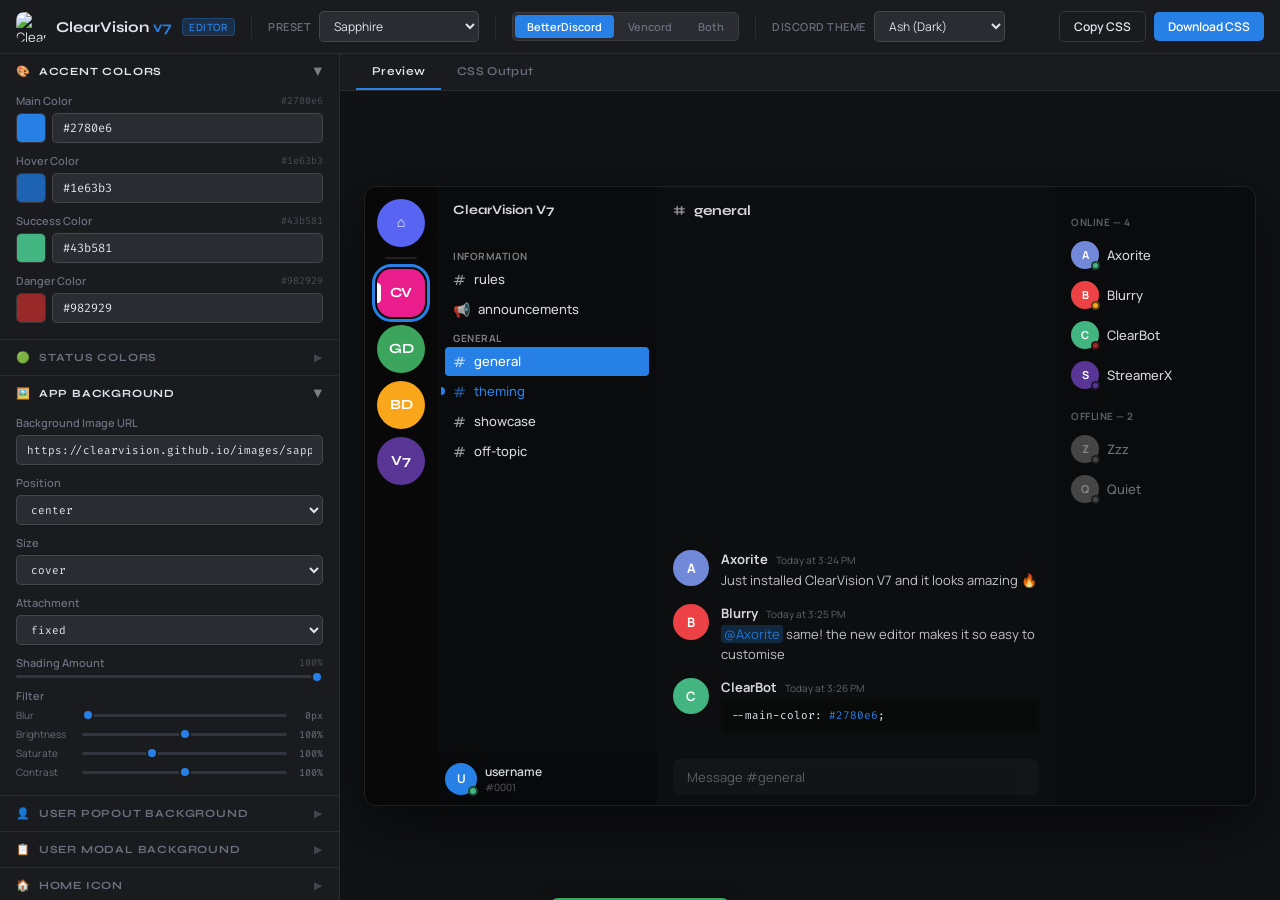
==== commit e2a16662: "Add files via upload" ====
--- a/cv7-editor.html
+++ b/cv7-editor.html
@@ -2,7 +2,7 @@
 <html lang="en">
 <head>
 <meta charset="UTF-8">
-<meta name="viewport" content="width=device-width, initial-scale=1">
+<meta name="viewport" content="width=device-width, initial-scale=1, viewport-fit=cover">
 <title>ClearVision V7 — Theme Editor</title>
 <link rel="preconnect" href="https://fonts.googleapis.com">
 <link href="https://fonts.googleapis.com/css2?family=Syne:wght@400;500;600;700;800&family=Fira+Code:wght@400;500&family=Manrope:wght@300;400;500;600&display=swap" rel="stylesheet">
@@ -29,6 +29,7 @@
   }
 
   html, body { height: 100%; background: var(--ed-bg); color: var(--ed-text); font-family: 'Manrope', sans-serif; font-size: 13px; overflow: hidden; }
+  #app { display: flex; flex-direction: column; height: 100vh; height: 100dvh; }
 
   /* ─── HEADER ─────────────────────────────────────── */
   #topbar {
@@ -175,7 +176,6 @@
   .btn-primary:hover { background: var(--ed-accent-hover); }
 
   /* ─── LAYOUT ──────────────────────────────────────── */
-  #app { display: flex; flex-direction: column; height: 100vh; }
   #body { display: flex; flex: 1; overflow: hidden; }
 
   /* ─── SIDEBAR ─────────────────────────────────────── */
@@ -761,7 +761,8 @@
   /* ─── MOBILE BOTTOM NAV ───────────────────────────── */
   #mobile-nav {
     display: none;
-    height: 56px;
+    height: calc(56px + env(safe-area-inset-bottom, 0px));
+    padding-bottom: env(safe-area-inset-bottom, 0px);
     background: var(--ed-surface);
     border-top: 1px solid var(--ed-border);
     flex-shrink: 0;
@@ -769,7 +770,7 @@
   }
   #mobile-nav-inner {
     display: flex;
-    height: 100%;
+    height: 56px;
   }
   .mnav-btn {
     flex: 1;
@@ -885,7 +886,7 @@
     .section-header { padding: 14px 16px; font-size: 12px; }
 
     /* Mobile nav visible */
-    #mobile-nav { display: block; }
+    #mobile-nav { display: flex; flex-direction: column; }
 
     /* Mobile settings sheet */
     #mobile-settings {
@@ -983,14 +984,13 @@
       <label>PRESET</label>
       <select id="preset-select">
         <option value="">Custom</option>
-        <option value="sapphire" selected>Sapphire (Default)</option>
-        <option value="cyan">Cyan</option>
-        <option value="green">Green</option>
-        <option value="red">Red</option>
-        <option value="pink">Pink</option>
-        <option value="purple">Purple</option>
-        <option value="orange">Orange</option>
-        <option value="gold">Gold</option>
+        <option value="sapphire" selected>Sapphire</option>
+        <option value="ruby">Ruby</option>
+        <option value="amber">Amber</option>
+        <option value="emerald">Emerald</option>
+        <option value="amethyst">Amethyst</option>
+        <option value="halloween">Halloween</option>
+        <option value="winter">Winter</option>
       </select>
     </div>
     <div class="topbar-divider"></div>
@@ -1539,29 +1539,29 @@
       </div>
     </main>
   </div>
+
+  <!-- MOBILE BOTTOM NAV (inside #app so it's part of the flex column) -->
+  <nav id="mobile-nav">
+    <div id="mobile-nav-inner">
+      <button class="mnav-btn active" id="mnav-editor" onclick="mobileTab('editor')">
+        <span class="mnav-icon">✏️</span>
+        Editor
+      </button>
+      <button class="mnav-btn" id="mnav-preview" onclick="mobileTab('preview')">
+        <span class="mnav-icon">👁️</span>
+        Preview
+      </button>
+      <button class="mnav-btn" id="mnav-css" onclick="mobileTab('css')">
+        <span class="mnav-icon">📄</span>
+        CSS
+      </button>
+      <button class="mnav-btn" id="mnav-export" onclick="openMobileSettings()">
+        <span class="mnav-icon">⬇️</span>
+        Export
+      </button>
+    </div>
+  </nav>
 </div>
-
-<!-- MOBILE BOTTOM NAV -->
-<nav id="mobile-nav">
-  <div id="mobile-nav-inner">
-    <button class="mnav-btn active" id="mnav-editor" onclick="mobileTab('editor')">
-      <span class="mnav-icon">✏️</span>
-      Editor
-    </button>
-    <button class="mnav-btn" id="mnav-preview" onclick="mobileTab('preview')">
-      <span class="mnav-icon">👁️</span>
-      Preview
-    </button>
-    <button class="mnav-btn" id="mnav-css" onclick="mobileTab('css')">
-      <span class="mnav-icon">📄</span>
-      CSS
-    </button>
-    <button class="mnav-btn" id="mnav-export" onclick="openMobileSettings()">
-      <span class="mnav-icon">⬇️</span>
-      Export
-    </button>
-  </div>
-</nav>
 
 <!-- MOBILE SETTINGS SHEET -->
 <div id="mobile-settings" style="display:none;" onclick="closeMobileSettingsIfBg(event)">
@@ -1697,36 +1697,46 @@
 // ─── PRESETS ─────────────────────────────────────────────────────────
 const PRESETS = {
   sapphire: {
-    mainColor: '#2780e6', hoverColor: '#1e63b3',
+    label: 'Sapphire',
+    mainColor: '#2780e6',
+    hoverColor: '#1e63b3',
     bgUrl: 'https://clearvision.github.io/images/sapphire.jpg',
   },
-  cyan: {
-    mainColor: '#00bcd4', hoverColor: '#00838f',
-    bgUrl: 'https://clearvision.github.io/images/cyan.jpg',
+  ruby: {
+    label: 'Ruby',
+    mainColor: '#e62727',
+    hoverColor: '#b31e1e',
+    bgUrl: 'https://clearvision.github.io/images/ruby.jpg',
   },
-  green: {
-    mainColor: '#3ba55d', hoverColor: '#2d8049',
-    bgUrl: 'https://clearvision.github.io/images/green.jpg',
+  amber: {
+    label: 'Amber',
+    mainColor: '#e67a27',
+    hoverColor: '#b35d1e',
+    bgUrl: 'https://clearvision.github.io/images/amber.jpg',
   },
-  red: {
-    mainColor: '#f04747', hoverColor: '#c33b3b',
-    bgUrl: 'https://clearvision.github.io/images/red.jpg',
+  emerald: {
+    label: 'Emerald',
+    mainColor: '#33e627',
+    hoverColor: '#2ab31e',
+    bgUrl: 'https://clearvision.github.io/images/emerald.jpg',
   },
-  pink: {
-    mainColor: '#eb459e', hoverColor: '#c03b83',
-    bgUrl: 'https://clearvision.github.io/images/pink.jpg',
+  amethyst: {
+    label: 'Amethyst',
+    mainColor: '#da27e6',
+    hoverColor: '#a71eb3',
+    bgUrl: 'https://clearvision.github.io/images/amethyst.jpg',
   },
-  purple: {
-    mainColor: '#9b59b6', hoverColor: '#7d4594',
-    bgUrl: 'https://clearvision.github.io/images/purple.jpg',
+  halloween: {
+    label: 'Halloween',
+    mainColor: '#e67a27',
+    hoverColor: '#b35d1e',
+    bgUrl: 'https://clearvision.github.io/images/halloween.jpg',
   },
-  orange: {
-    mainColor: '#fa9a00', hoverColor: '#cc7d00',
-    bgUrl: 'https://clearvision.github.io/images/orange.jpg',
-  },
-  gold: {
-    mainColor: '#faa61a', hoverColor: '#d18c15',
-    bgUrl: 'https://clearvision.github.io/images/gold.jpg',
+  winter: {
+    label: 'Winter',
+    mainColor: '#66aacc',
+    hoverColor: '#447799',
+    bgUrl: 'https://clearvision.github.io/images/winter.jpg',
   },
 };
 
